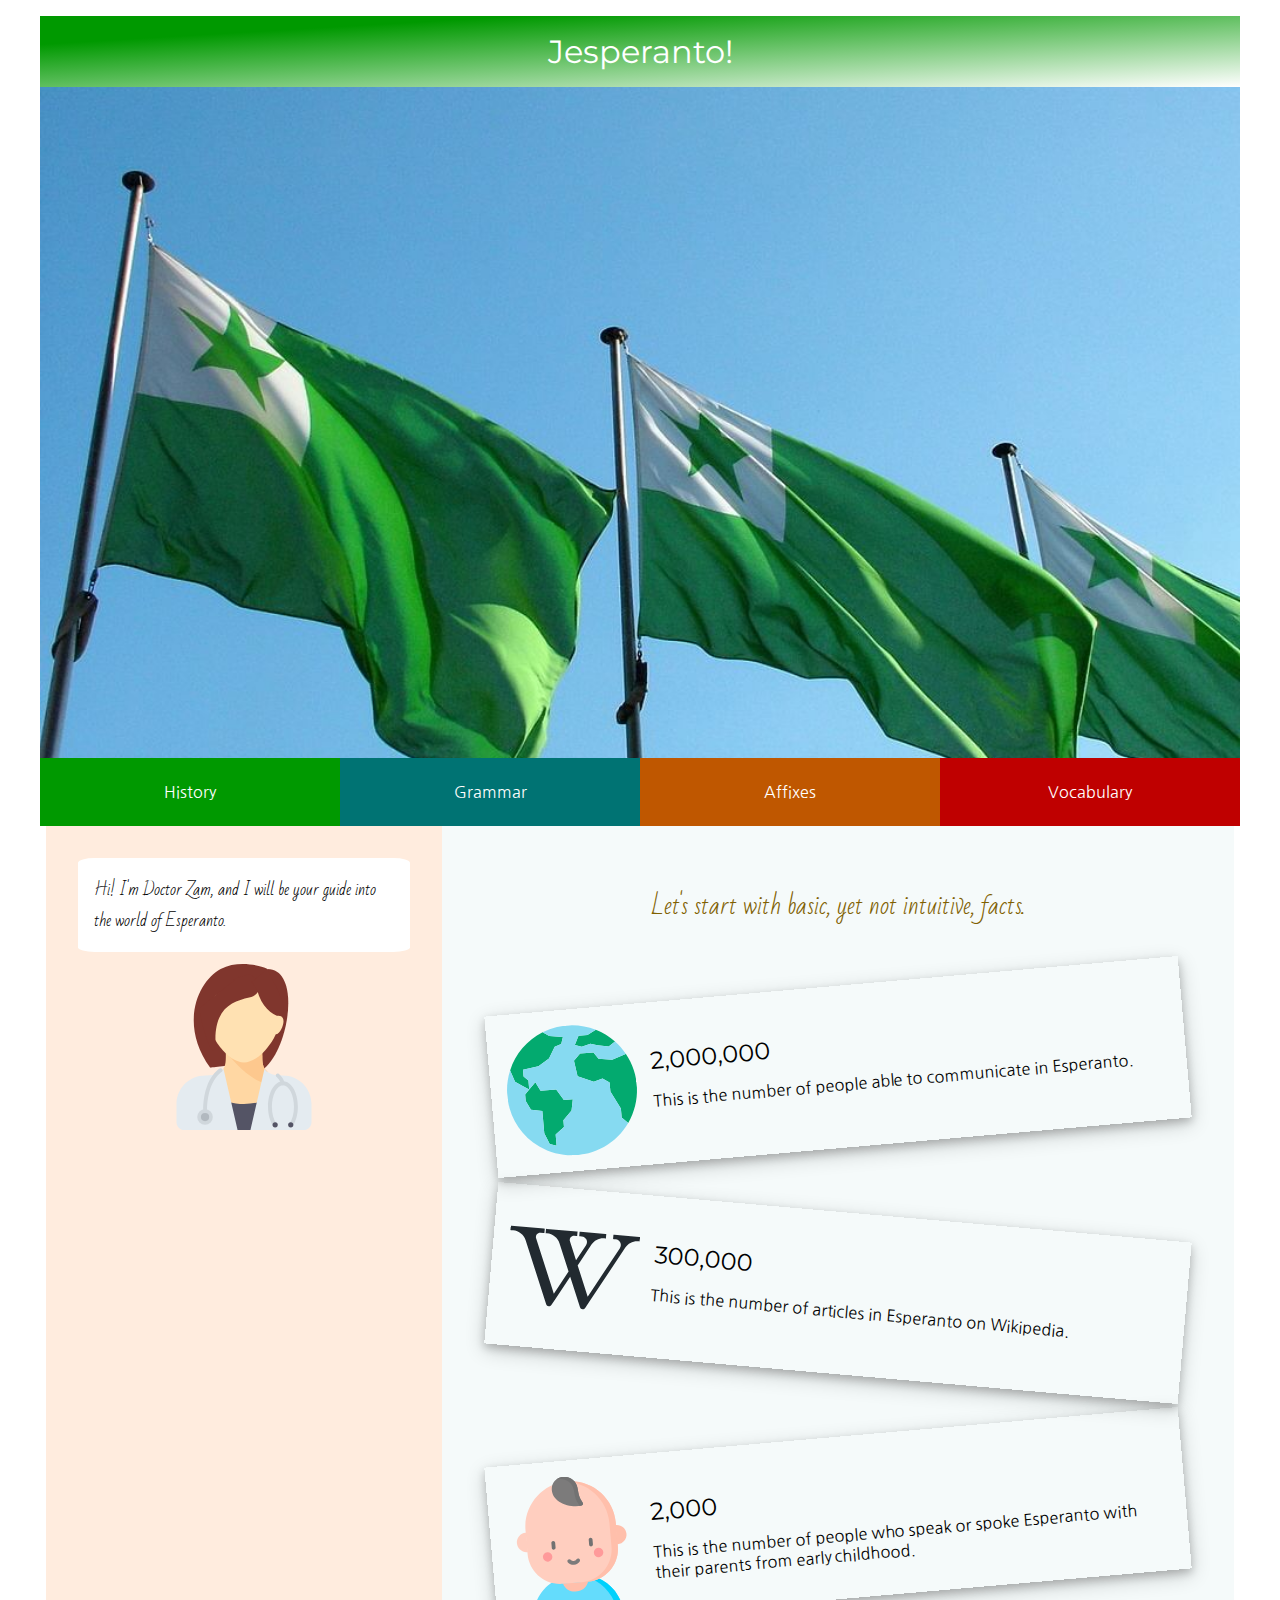
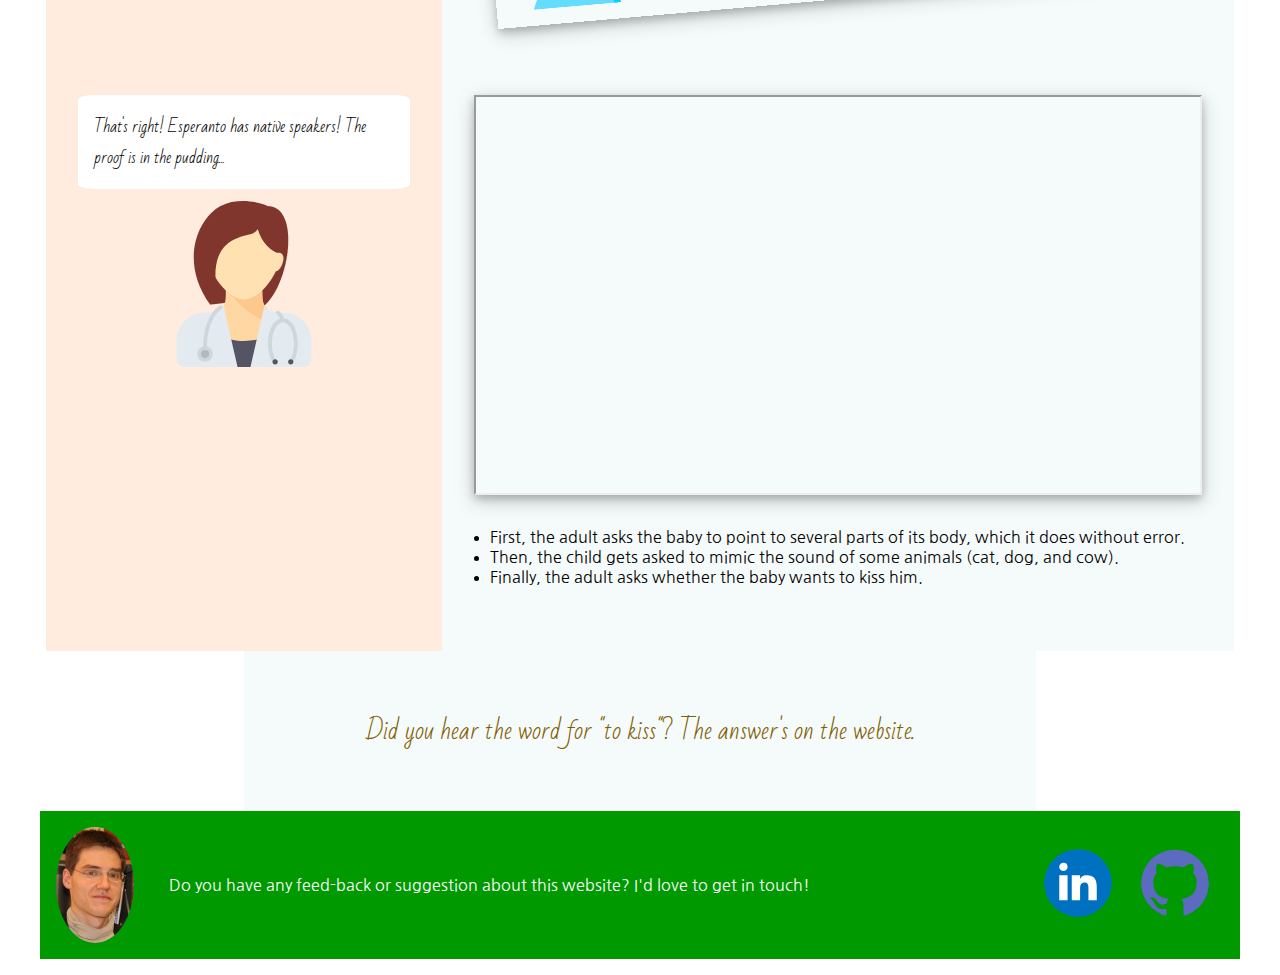
==== index.html @ 953e1eca "Fixed the footer and the link to index.html; added history.html." ====
<!DOCTYPE html>
<html lang="en">
<head>
    <meta charset="UTF-8">
    <meta name="viewport" content="width=device-width, initial-scale=1.0">
    <meta name="keywords" content="jesperanto, esperanto, introduction, basics, nutshell, 101, language,
                                   history, grammar, vocabulary, prefixes, suffixes, affixes, 
                                   alexis, van espen">
    <link href="styles/styles_desktop.css" rel="stylesheet" type="text/css">
    <link href="styles/styles_mobile.css" rel="stylesheet" type="text/css">
    
    <title>Jesperanto! Esperanto in a nutshell</title>
</head>
<body>
    <header>
            <img src="images/esperanto_flags_bluesky.jpg" 
                 alt="Esperanto flags in a blue sky background">

            <h1><a href="index.html">Jesperanto!</a></h1>
            
            <nav>
                <a href="history.html">History</a>
                <a href="grammar.html">Grammar</a>
                <a href="affixes.html">Affixes</a>
                <a href="vocabulary.html">Vocabulary</a>
            </nav>
    </header>

    <main>
        <section class="doctor-explains">

            <article class="doctor-zam">
                <p>Hi! I'm Doctor Zam, and I will be your guide into the world of Esperanto.</p>
            </article>

        </section>

        <section class="doctor-slides">

            <article class="message-zam">
                <p>Let's start with basic, yet not intuitive, facts.</p>
            </article>

            <article class="cards-deck-1">
                <div>
                    <img src="images/world.svg">
                    <h2>2,000,000</h2>
                    <p>This is the number of people able to communicate in Esperanto.</p>
                </div>

                <div>
                    <img src="images/wikipedia.svg">
                    <h2>300,000</h2>
                    <p>This is the number of articles in Esperanto on Wikipedia.</p>
                </div>

                <div>
                    <img src="images/baby.svg">
                    <h2>2,000</h2>
                    <p>This is the number of people who speak or spoke Esperanto with their parents from early childhood.</p>
                </div>
            </article>

        </section>

        <section class="doctor-explains">

            <article class="doctor-zam">
                <p>That's right! Esperanto has native speakers! The proof is in the pudding...</p>
            </article>

        </section>

        <section class="doctor-slides">

            <article class="card-video-iframe">
                <iframe src="https://www.youtube-nocookie.com/embed/l0ErKbLL5WQ" allow="encrypted-media">
                    <p>If your browser supported iframes, you'd be able to watch embedded videos!</p>
                </iframe>
                <div>
                    <ul>
                        <li>First, the adult asks the baby to point to several parts of its body, which it does without error.</li>
                        <li>Then, the child gets asked to mimic the sound of some animals (cat, dog, and cow).</li>
                        <li>Finally, the adult asks whether the baby wants to kiss him.</li>
                    </ul>
                </div>
            </article>
            
        </section>

        <section class="doctor-slides">
            <article>
                <p class="message-zam">
                    Did you hear the word for "to kiss"? The answer's on the website.
                </p>                
            </article>
        </section>

    </main>

    <footer>
        <img src="images/alexis_vanespen.png">
        <p>Do you have any feed-back or suggestion about this website? I'd love to get in touch!</p>
        <a href="https://www.linkedin.com/in/alexisvanespen/"><img src="images/linkedin.svg"></a>
        <a href="https://github.com/AlexisVanEspen"><img src="images/github.svg"></a>
    </footer>
</body>
</html>
---- styles/styles_desktop.css ----
/*  Jesperanto! Esperanto in a nutshell. 
    Author: Alexis Van Espen.

    –––––––––––-––– MAIN STYLE SHEET : desktop first –––––––––––––––
*/

/*  Google Fonts. */
@import url('https://fonts.googleapis.com/css2?family=Montserrat:wght@400;500;600&display=swap');
@import url('https://fonts.googleapis.com/css2?family=Nanum+Gothic:wght@400;700;800&display=swap');
@import url('https://fonts.googleapis.com/css2?family=Bad+Script&display=swap');

/*  My own :root variables. */
:root {
    --font-family-1: "Nanum Gothic", "Segoe UI", "Helvetica Neue", sans-serif;
    --font-family-2: "Montserrat", "Segoe UI", "Helvetica Neue", sans-serif;
    --font-family-3: "Bad Script", cursive;

    /*  Colour scheme. */
    --colour-01: #009900;
    --colour-02: #37c637;
    --colour-03: #09c109;
    --colour-04: #ffecde;
    --colour-05: #f5fafa;
    --colour-06: #d2ebeb;
    --colour-07: #007373;
    --colour-08: #bf5700;
    --colour-09: #bf0000;
    --colour-10: #7f6000;
    --colour-11: #005b00;
    --colour-12: #f2f2f2;
}

/*  Initialize attributes (namely to anticipate responsive layout). 
    Inspired by, then adapted from, Clarissa Peterson's Responsive Layout course on LinkedIn Learning (https://www.linkedin.com/learning/responsive-layout/). 
*/
html {
    box-sizing: border-box;
    min-height: 100vh;
}
img {
	max-width: 100%;
}
*, *:before, *:after {
	box-sizing: inherit;
    margin: 0;
    padding: 0;
    width: 100%;
}
body {
    font-family: var(--font-family-1);
    width: 1200px;
    margin: 1em auto;
}
h1, h2, h3, h4, h5, h6 {
    font-family: var(--font-family-2);
    font-weight: 400;
}
a {
    color: #fff;
    text-decoration: none;
    display: block;
    text-align: center;
}

/*  –––––––––––-––– HEADER ––––––––––––––– */
header {
    display: grid;
    grid-template-rows: 1fr 10fr 1fr;
    overflow: hidden;
    height: 90vh;
}

/*  –––––––––––-––– HEADER : banner ––––––––––––––– */
header img {
    grid-row: 1 / 4;
    grid-column: 1 / 2;
    animation: header-image 5s;
    animation-fill-mode: backwards; 
    z-index: -1;
}

@keyframes header-image {
    from {
        transform: scale(1.5);
    }
    to {
        transform: scale(1);
    }
}

/*  –––––––––––-––– HEADER : logo ––––––––––––––– */
header h1 {
    grid-row: 1 / 2;
    grid-column: 1 / 2;
    background: linear-gradient(to bottom right, var(--colour-01) 20%, #fff 100%);
    text-align: center;
    padding: 0.5em;
}

/*  –––––––––––-––– HEADER : navigation ––––––––––––––– */
header nav {
    grid-row: 3 / 4;
    grid-column: 1 / 2;
    display: flex;
    flex-flow: row nowrap;
    justify-content: space-between;
}
header nav a {
    padding: 1.5em 1em; 
}
header nav a:nth-child(4n) {
    background-color: var(--colour-09);
}
header nav a:nth-child(4n+1) {
    background-color: var(--colour-01);
}
header nav a:nth-child(4n+2) {
    background-color: var(--colour-07);
}
header nav a:nth-child(4n+3) {
    background-color: var(--colour-08);
}

/*  –––––––––––-––– MAIN ––––––––––––––– */
main {
    display: flex;
    flex-flow: row wrap;
    justify-content: center;
}

/*  –––––––––––-––– MAIN : doctor-explains ––––––––––––––– */
.doctor-explains {
    background-color: var(--colour-04);
    padding: 2em;
    width: 33%;
}

/*  –––––––––––-––– MAIN : doctor-slides ––––––––––––––– */
.doctor-slides {
    background-color: var(--colour-05);
    padding: 2em;
    width: 66%;
}
.doctor-slides > article {
}

/*  –––––––––––-––– FOOTER ––––––––––––––– */
footer {
    display: grid;
    grid-template-columns: 1fr 9fr 1fr 1fr;
    justify-content: center;
    align-items: center;
    background-color: var(--colour-01);
    color: #fff;
    padding: 1em;
}
footer p {
    padding: 1em;
}
footer img {
    border-radius: 50%;
    width: 80%;
}
footer a img {
    width: 70%;
}

/*  –––––––––––-––– doctor-zam ––––––––––––––– */
.doctor-zam {
    background: url('../images/doctor_zam.svg') no-repeat center bottom;
    background-size: 50%;
    height: 17em;
}
.doctor-zam p {
    font-family: var(--font-family-3);
    background-color: #fff;
    border-radius: 5%;
    padding: 1em;
}

/*  –––––––––––-––– message-zam ––––––––––––––– */
.message-zam {
    color: var(--colour-10);
    font-family: var(--font-family-3);
    text-align: center;
    font-size: 150%;
    padding: 1em;
}

/*  –––––––––––-––– cards-deck-1 ––––––––––––––– */
.cards-deck-1 {
    display: flex;
    flex-flow: row wrap;
    justify-content: center;
}
.cards-deck-1 > div {
    display: grid;
    grid-template-rows: repeat(2, 1fr);
    grid-template-columns: 1fr 4fr;
    grid-template-areas: 
        "picture    title"
        "picture    text"
        ;
    justify-content: space-between;
    align-items: center;
    grid-gap: 1em;
    /*  box-shadow definition taken from w3schools : 
        https://www.w3schools.com/css/tryit.asp?filename=trycss3_box-shadow5 */
    box-shadow: 0 4px 8px 0 rgba(0, 0, 0, 0.2), 0 6px 20px 0 rgba(0, 0, 0, 0.19);
    padding: 1em;
    margin: 2em 1em;
}
.cards-deck-1 > div img {
    grid-area: picture;
}
.cards-deck-1 > div h2 {
    grid-area: title;
    align-self: flex-end;
}
.cards-deck-1 > div p {
    grid-area: text;
    align-self: flex-start;
}
.cards-deck-1 > div:nth-child(odd) {
    transform: rotate(-5deg);
}
.cards-deck-1 > div:nth-child(even) {
    transform: rotate(5deg);
}

/*  –––––––––––-––– card-video-iframe ––––––––––––––– */
.card-video-iframe {
    display: flex;
    flex-flow: column wrap;
    justify-content: space-between;
}
.card-video-iframe iframe {
    /*  box-shadow definition taken from w3schools : 
    https://www.w3schools.com/css/tryit.asp?filename=trycss3_box-shadow5 */
    box-shadow: 0 4px 8px 0 rgba(0, 0, 0, 0.2), 0 6px 20px 0 rgba(0, 0, 0, 0.19);
    height: 25em;
}
.card-video-iframe div {
    padding: 2em 1em;
}
---- styles/styles_mobile.css ----
/*  Jesperanto! Esperanto in a nutshell. 
    Author: Alexis Van Espen.

    –––––––––––-––– RESPONSIVENESS : mobile –––––––––––––––
    Load styles_desktop.css first.
*/

@media screen and (max-width: 768px) {

}
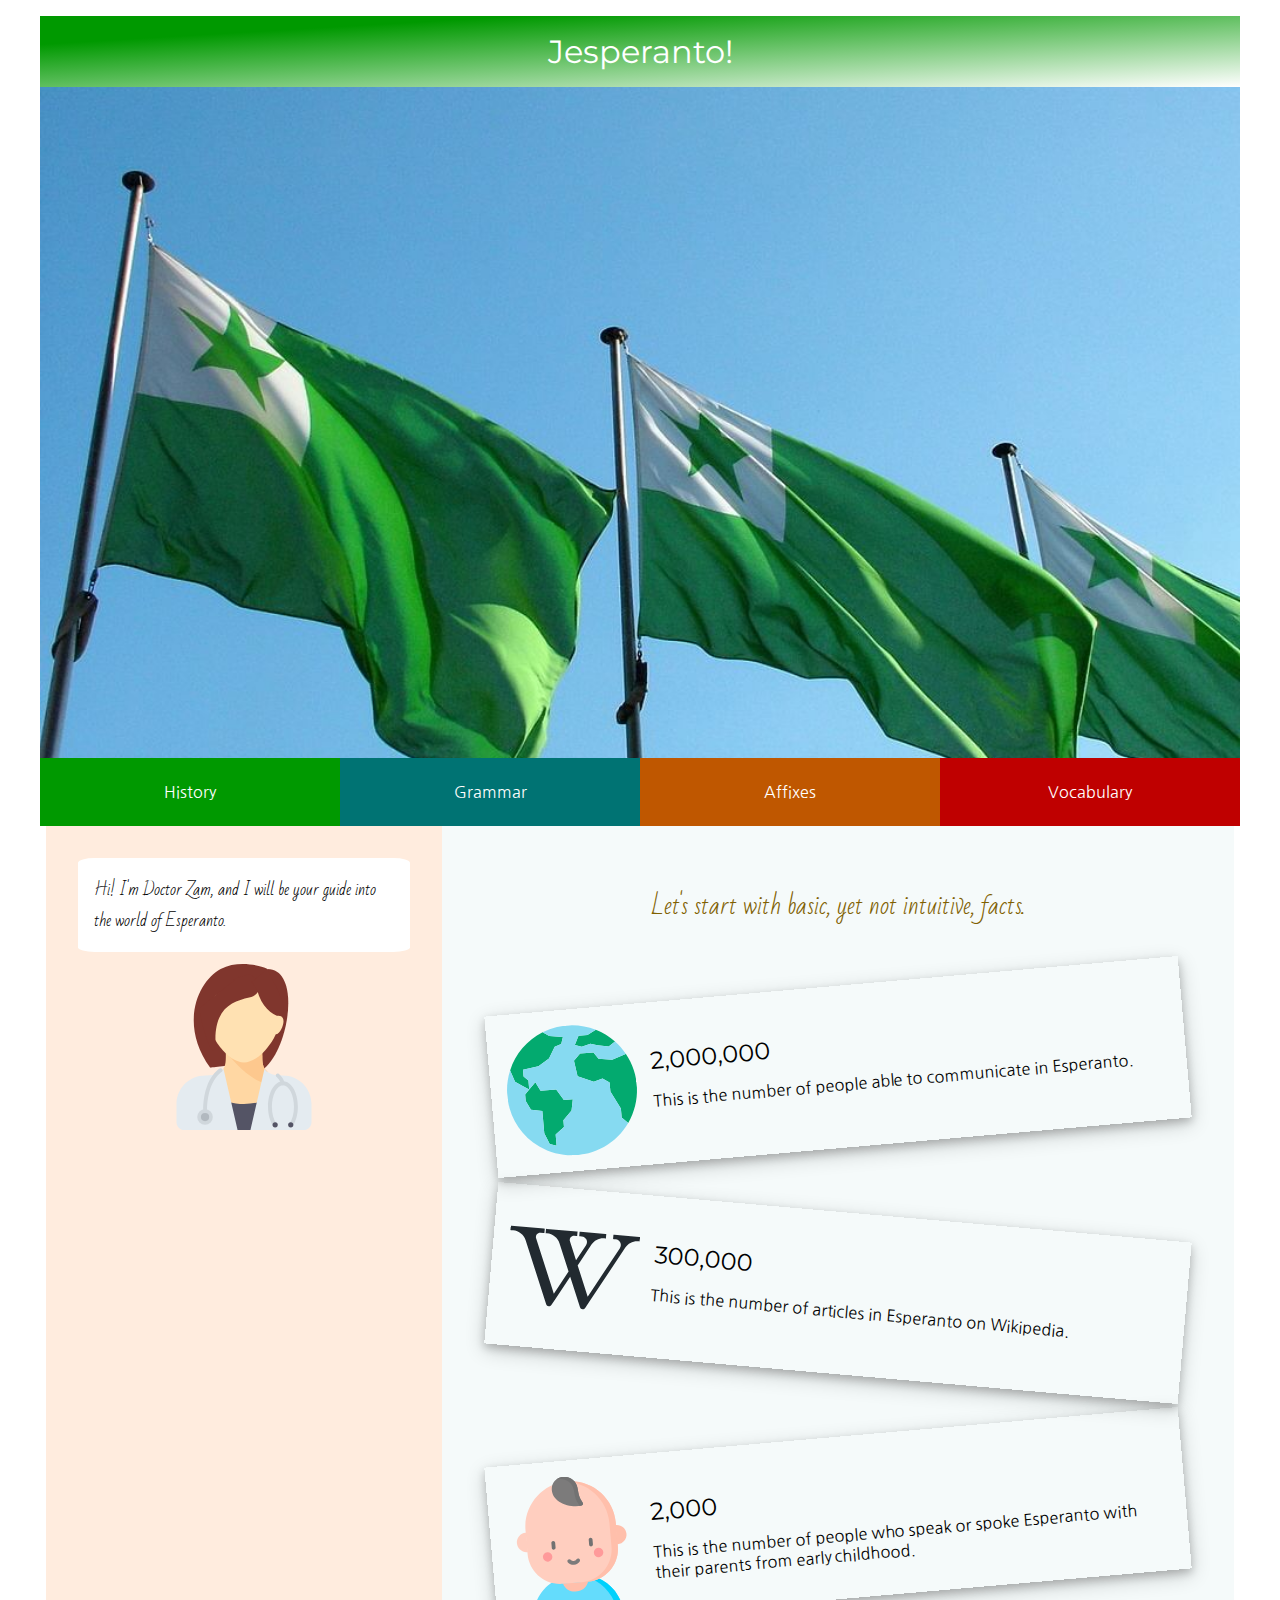
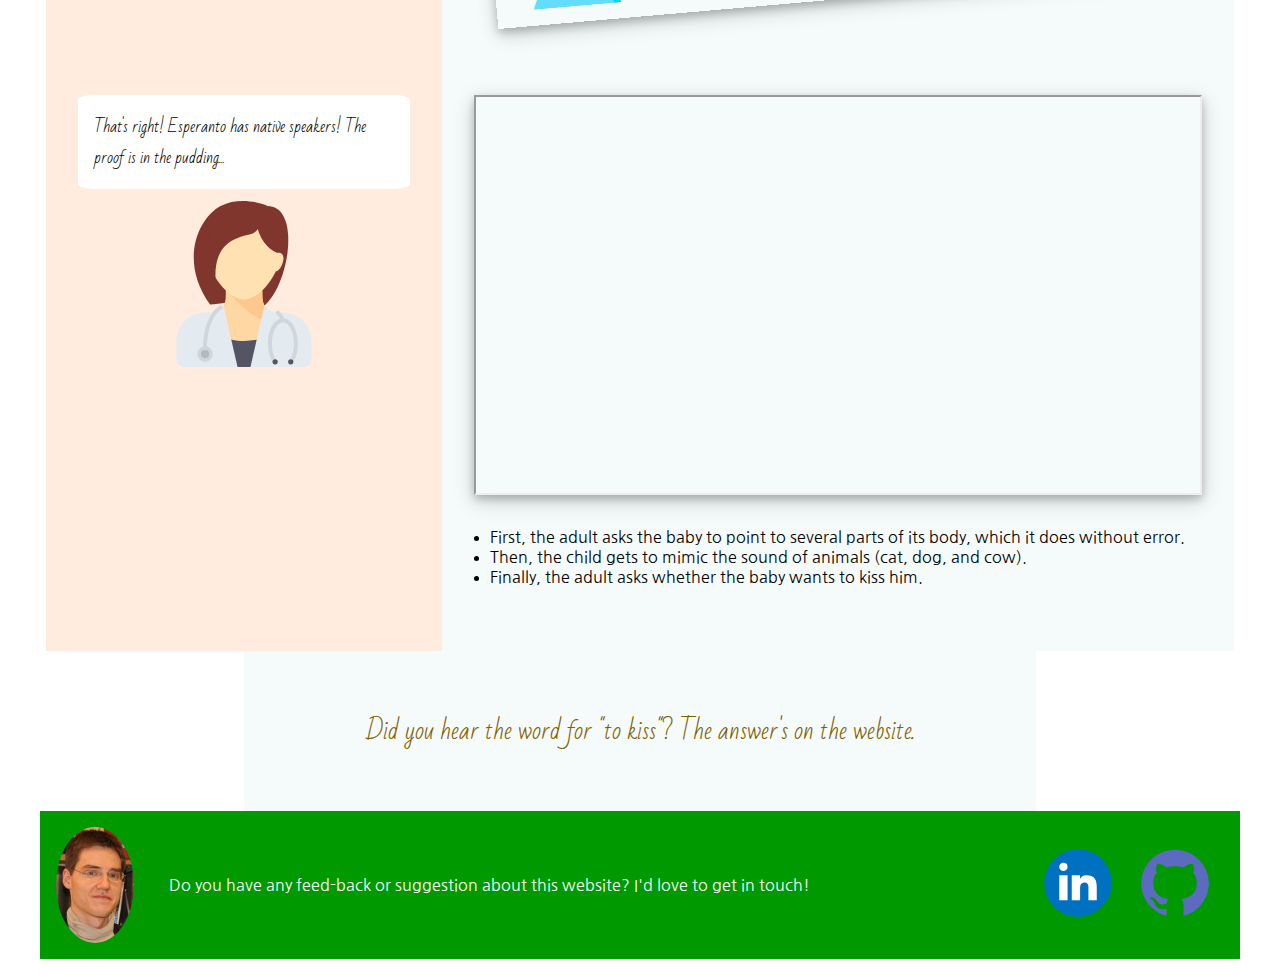
==== commit e861fcac: "Started the timeline of history.html." ====
--- a/index.html
+++ b/index.html
@@ -80,7 +80,7 @@
                 <div>
                     <ul>
                         <li>First, the adult asks the baby to point to several parts of its body, which it does without error.</li>
-                        <li>Then, the child gets asked to mimic the sound of some animals (cat, dog, and cow).</li>
+                        <li>Then, the child gets to mimic the sound of animals (cat, dog, and cow).</li>
                         <li>Finally, the adult asks whether the baby wants to kiss him.</li>
                     </ul>
                 </div>
--- a/styles/styles_desktop.css
+++ b/styles/styles_desktop.css
@@ -243,3 +243,22 @@
 .card-video-iframe div {
     padding: 2em 1em;
 }
+
+/*  –––––––––––-––– timeline ––––––––––––––– */
+.timeline {
+
+}
+.timeline > div {
+    border-radius: 0 50%;
+    padding: 2em;
+    border: 3px solid var(--colour-10);
+}
+.timeline > div:nth-of-type(odd) {
+    border-top: 0;
+    border-right: 0;
+}
+.timeline > div:nth-of-type(even) {
+    border-bottom: 0;
+    border-left: 0;
+
+}
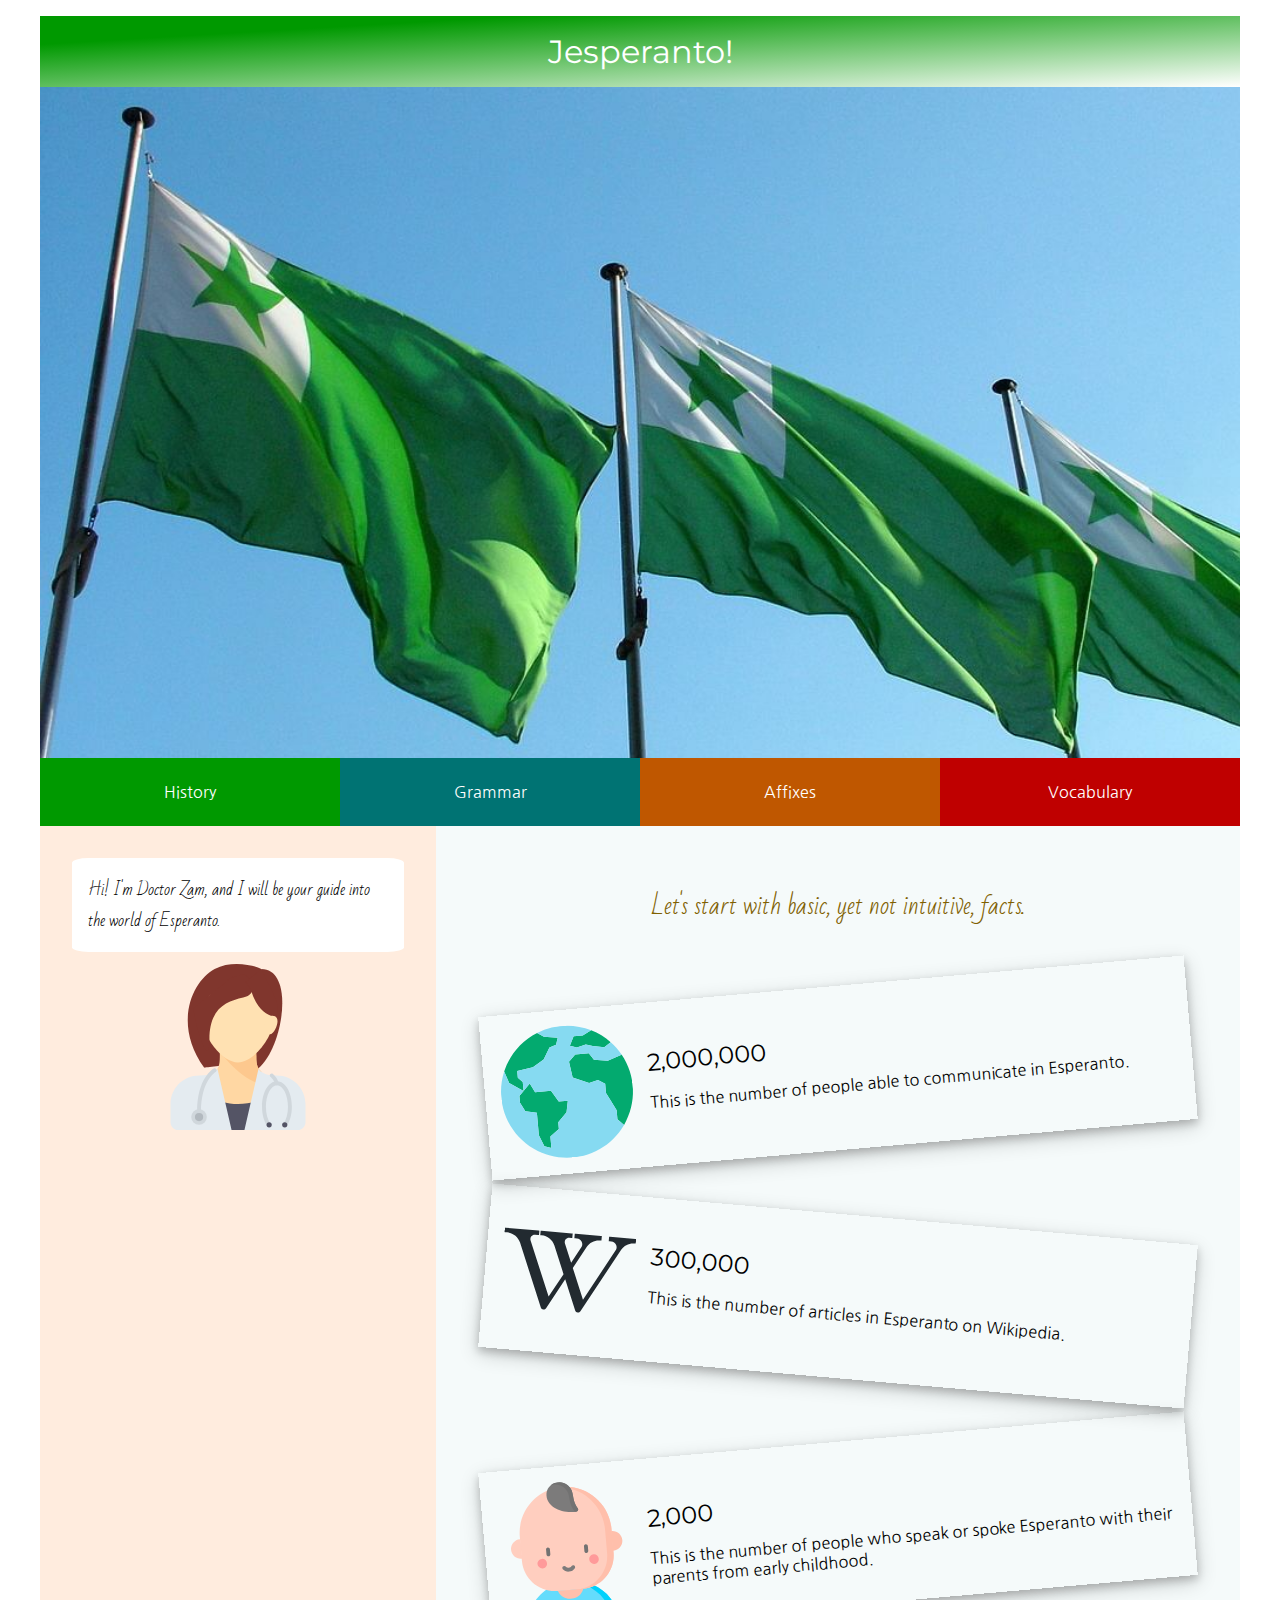
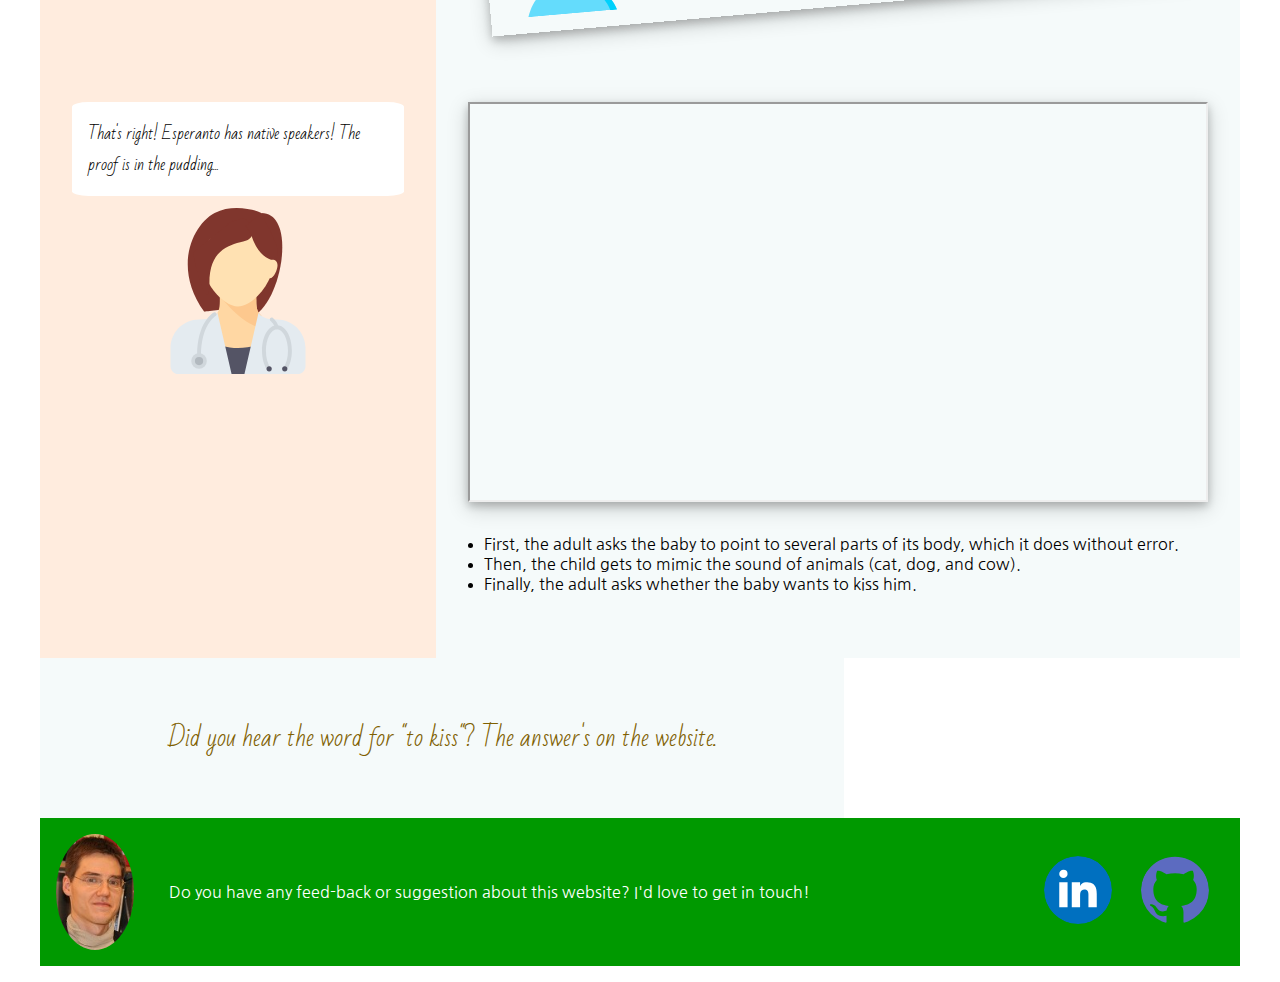
==== commit ed48e93a: "Created the outline of the timeline. Added new :root variables for gradients." ====
--- a/index.html
+++ b/index.html
@@ -12,7 +12,7 @@
     <title>Jesperanto! Esperanto in a nutshell</title>
 </head>
 <body>
-    <header>
+    <header id="homepage">
             <img src="images/esperanto_flags_bluesky.jpg" 
                  alt="Esperanto flags in a blue sky background">
 
--- a/styles/styles_desktop.css
+++ b/styles/styles_desktop.css
@@ -28,10 +28,13 @@
     --colour-10: #7f6000;
     --colour-11: #005b00;
     --colour-12: #f2f2f2;
-}
-
-/*  Initialize attributes (namely to anticipate responsive layout). 
-    Inspired by, then adapted from, Clarissa Peterson's Responsive Layout course on LinkedIn Learning (https://www.linkedin.com/learning/responsive-layout/). 
+
+    /*  Colour scheme : gradients (b means begin) */
+    --colour-10-grad-1b: rgba(127, 96, 0, 0.25);
+}
+
+/*  Initialize attributes. 
+    Adapted from Clarissa Peterson's Responsive Layout course on LinkedIn Learning. 
 */
 html {
     box-sizing: border-box;
@@ -65,8 +68,13 @@
 /*  –––––––––––-––– HEADER ––––––––––––––– */
 header {
     display: grid;
+    grid-template-rows: 1fr 6fr 1fr;
+    overflow: hidden;
+    height: 70vh;
+}
+header#homepage {
+    display: grid;
     grid-template-rows: 1fr 10fr 1fr;
-    overflow: hidden;
     height: 90vh;
 }
 
@@ -74,17 +82,20 @@
 header img {
     grid-row: 1 / 4;
     grid-column: 1 / 2;
+    z-index: -1;
+    transform: translateY(-4em);
+}
+header#homepage img {
     animation: header-image 5s;
     animation-fill-mode: backwards; 
-    z-index: -1;
-}
-
+}
 @keyframes header-image {
     from {
         transform: scale(1.5);
     }
     to {
         transform: scale(1);
+        transform: translateY(-4em);
     }
 }
 
@@ -121,11 +132,32 @@
     background-color: var(--colour-08);
 }
 
+/*  –––––––––––-––– FOOTER ––––––––––––––– */
+footer {
+    display: grid;
+    grid-template-columns: 1fr 9fr 1fr 1fr;
+    justify-content: center;
+    align-items: center;
+    background-color: var(--colour-01);
+    color: #fff;
+    padding: 1em;
+}
+footer p {
+    padding: 1em;
+}
+footer img {
+    border-radius: 50%;
+    width: 80%;
+}
+footer a img {
+    width: 70%;
+}
+
 /*  –––––––––––-––– MAIN ––––––––––––––– */
 main {
     display: flex;
     flex-flow: row wrap;
-    justify-content: center;
+    justify-content: space-between;
 }
 
 /*  –––––––––––-––– MAIN : doctor-explains ––––––––––––––– */
@@ -139,30 +171,7 @@
 .doctor-slides {
     background-color: var(--colour-05);
     padding: 2em;
-    width: 66%;
-}
-.doctor-slides > article {
-}
-
-/*  –––––––––––-––– FOOTER ––––––––––––––– */
-footer {
-    display: grid;
-    grid-template-columns: 1fr 9fr 1fr 1fr;
-    justify-content: center;
-    align-items: center;
-    background-color: var(--colour-01);
-    color: #fff;
-    padding: 1em;
-}
-footer p {
-    padding: 1em;
-}
-footer img {
-    border-radius: 50%;
-    width: 80%;
-}
-footer a img {
-    width: 70%;
+    width: 67%;
 }
 
 /*  –––––––––––-––– doctor-zam ––––––––––––––– */
@@ -249,16 +258,12 @@
 
 }
 .timeline > div {
-    border-radius: 0 50%;
+    min-height: 12em;
     padding: 2em;
-    border: 3px solid var(--colour-10);
 }
 .timeline > div:nth-of-type(odd) {
-    border-top: 0;
-    border-right: 0;
+    background: linear-gradient(to right, var(--colour-10-grad-1b), var(--colour-05));
 }
 .timeline > div:nth-of-type(even) {
-    border-bottom: 0;
-    border-left: 0;
-
-}
+    background: linear-gradient(to left, var(--colour-10-grad-1b), var(--colour-05));
+}
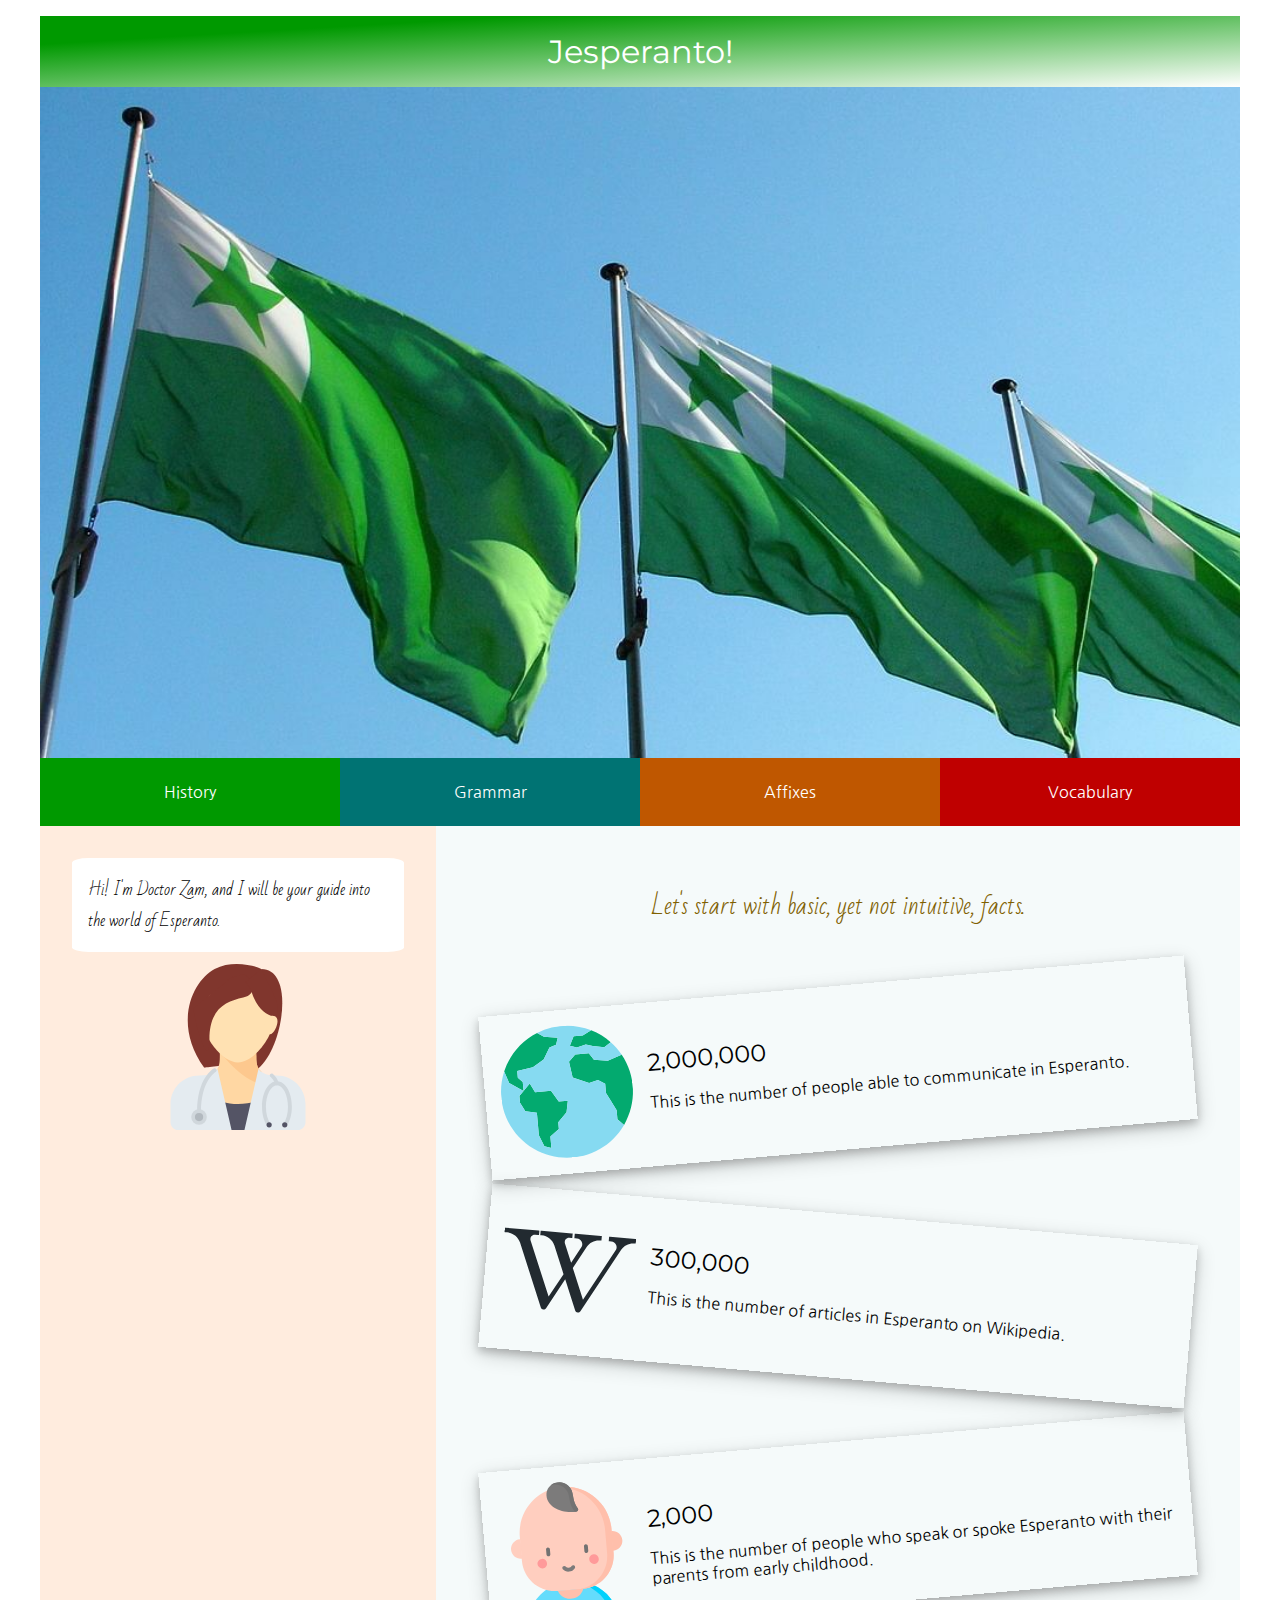
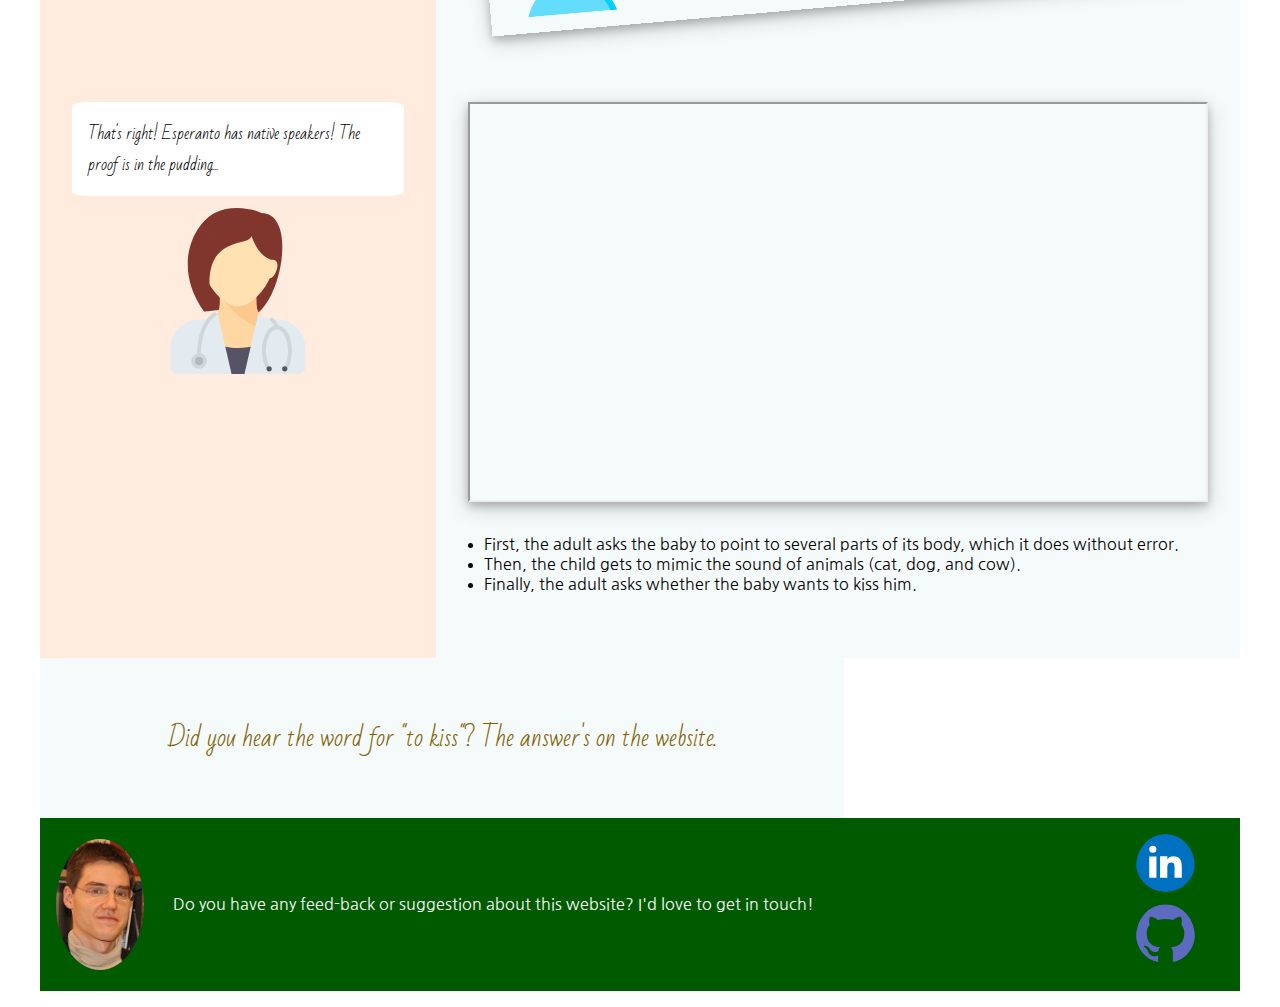
==== commit ea629bd3: "FIX: footer: alignment of social media icons." ====
--- a/index.html
+++ b/index.html
@@ -101,8 +101,11 @@
     <footer>
         <img src="images/alexis_vanespen.png">
         <p>Do you have any feed-back or suggestion about this website? I'd love to get in touch!</p>
-        <a href="https://www.linkedin.com/in/alexisvanespen/"><img src="images/linkedin.svg"></a>
-        <a href="https://github.com/AlexisVanEspen"><img src="images/github.svg"></a>
+        <div>
+            <a href="https://www.linkedin.com/in/alexisvanespen/"><img src="images/linkedin.svg"></a>
+            <a href="https://github.com/AlexisVanEspen"><img src="images/github.svg"></a>
+        </div>
     </footer>
+
 </body>
 </html>--- a/styles/styles_desktop.css
+++ b/styles/styles_desktop.css
@@ -115,9 +115,10 @@
     display: flex;
     flex-flow: row nowrap;
     justify-content: space-between;
+    align-items: flex-end;
 }
 header nav a {
-    padding: 1.5em 1em; 
+    padding: 1.5em 1em;
 }
 header nav a:nth-child(4n) {
     background-color: var(--colour-09);
@@ -135,22 +136,24 @@
 /*  –––––––––––-––– FOOTER ––––––––––––––– */
 footer {
     display: grid;
-    grid-template-columns: 1fr 9fr 1fr 1fr;
-    justify-content: center;
+    grid-template-columns: 1fr 8fr 1fr;
+    justify-content: space-between;
     align-items: center;
-    background-color: var(--colour-01);
+    background-color: var(--colour-11);
     color: #fff;
-    padding: 1em;
-}
-footer p {
     padding: 1em;
 }
 footer img {
     border-radius: 50%;
-    width: 80%;
-}
-footer a img {
-    width: 70%;
+    width: 75%;
+}
+footer div {
+    display: flex;
+    flex-flow: row wrap;
+}
+footer div img {
+    padding-bottom: 0.5em;
+    width: 50%;
 }
 
 /*  –––––––––––-––– MAIN ––––––––––––––– */
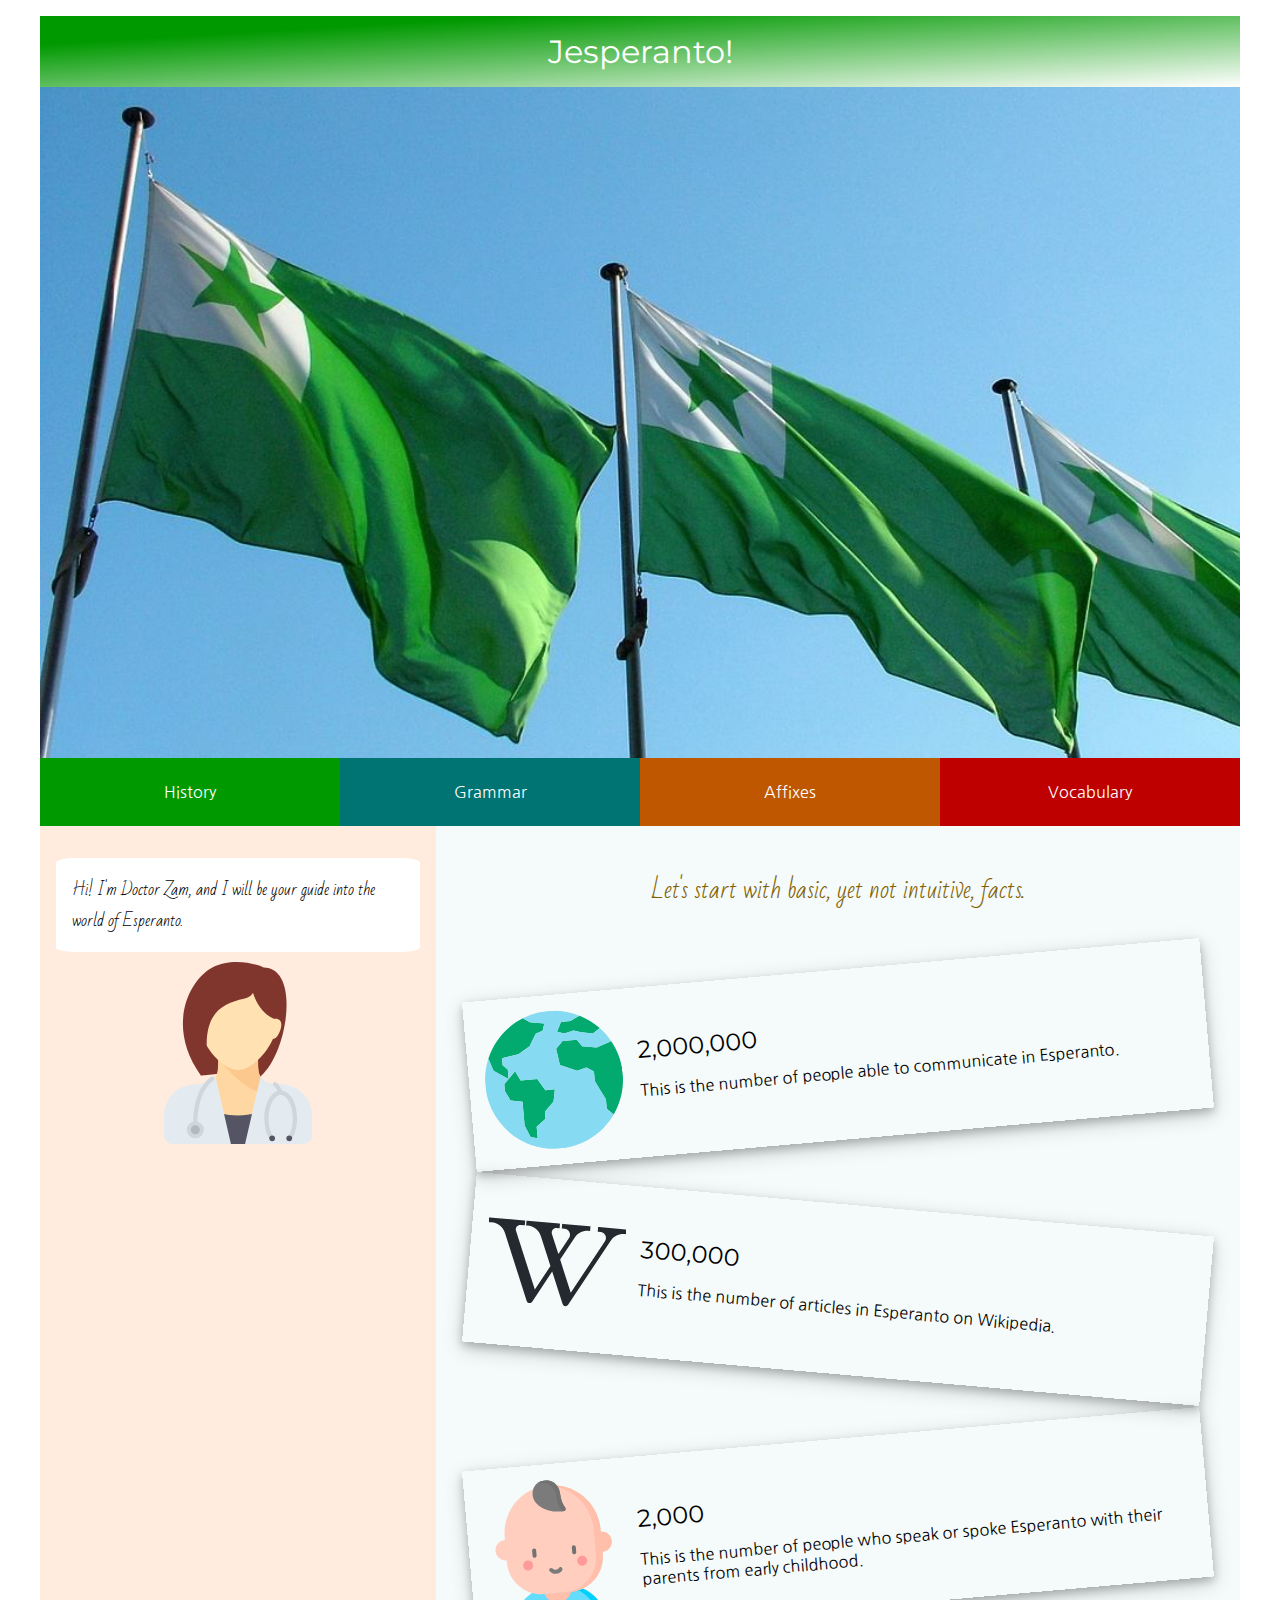
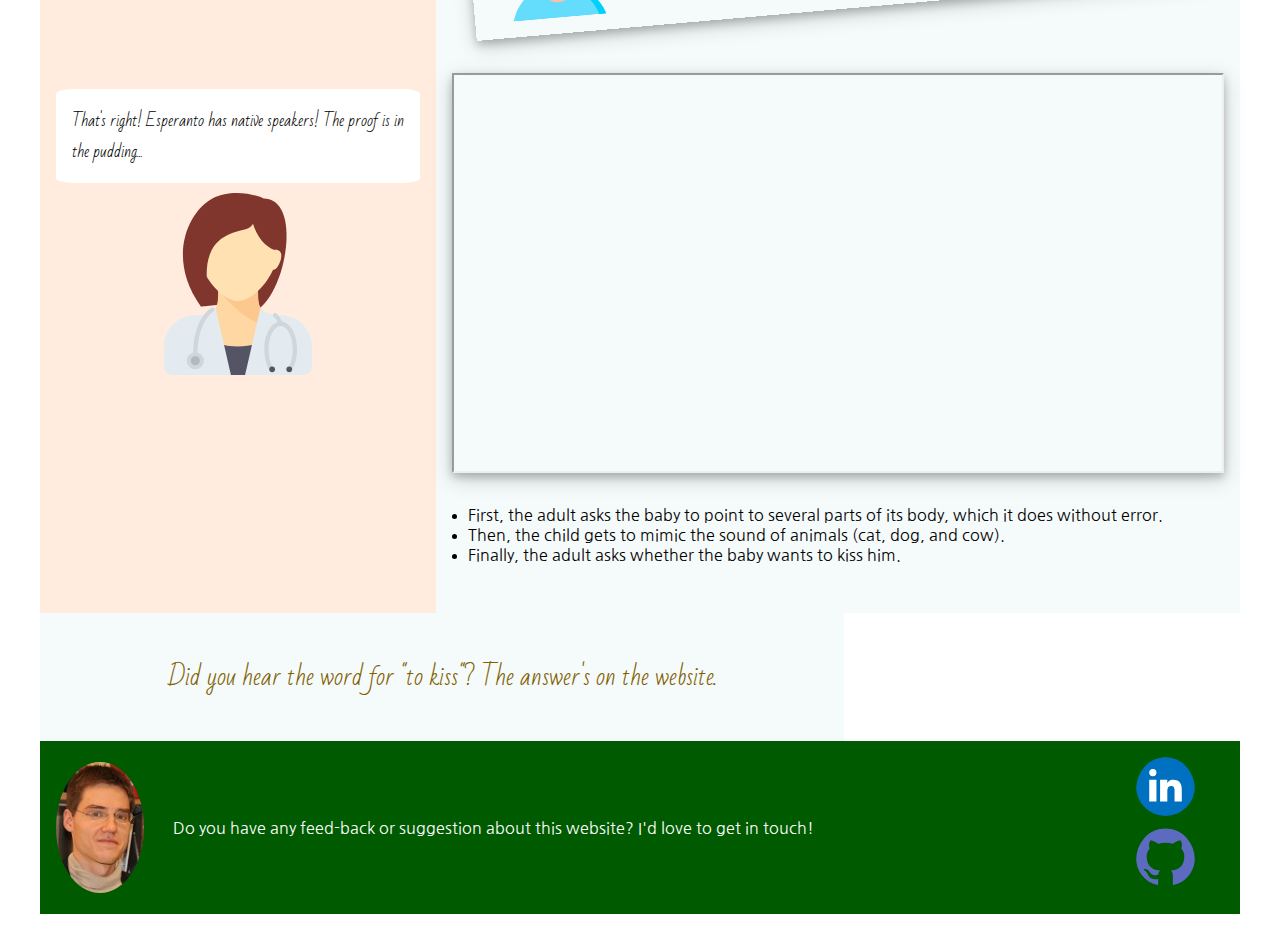
==== commit a05af559: "FIX: doctor-zam background-image works now independently of how many lines she speaks." ====
--- a/index.html
+++ b/index.html
@@ -30,7 +30,10 @@
         <section class="doctor-explains">
 
             <article class="doctor-zam">
-                <p>Hi! I'm Doctor Zam, and I will be your guide into the world of Esperanto.</p>
+                <div class="speech-zam">
+                    <p>Hi! I'm Doctor Zam, and I will be your guide into the world of Esperanto.</p>
+                </div>
+                <div class="picture-zam"></div>
             </article>
 
         </section>
@@ -66,7 +69,10 @@
         <section class="doctor-explains">
 
             <article class="doctor-zam">
-                <p>That's right! Esperanto has native speakers! The proof is in the pudding...</p>
+                <div class="speech-zam">
+                    <p>That's right! Esperanto has native speakers! The proof is in the pudding...</p>
+                </div>
+                <div class="picture-zam"></div>
             </article>
 
         </section>
--- a/styles/styles_desktop.css
+++ b/styles/styles_desktop.css
@@ -166,28 +166,33 @@
 /*  –––––––––––-––– MAIN : doctor-explains ––––––––––––––– */
 .doctor-explains {
     background-color: var(--colour-04);
-    padding: 2em;
+    padding: 1em;
     width: 33%;
 }
 
 /*  –––––––––––-––– MAIN : doctor-slides ––––––––––––––– */
 .doctor-slides {
     background-color: var(--colour-05);
-    padding: 2em;
+    padding: 1em;
     width: 67%;
 }
 
 /*  –––––––––––-––– doctor-zam ––––––––––––––– */
 .doctor-zam {
-    background: url('../images/doctor_zam.svg') no-repeat center bottom;
-    background-size: 50%;
-    height: 17em;
-}
-.doctor-zam p {
+    display: flex;
+    flex-flow: column nowrap;
+    padding: 1em 0;
+}
+.doctor-zam .speech-zam {
     font-family: var(--font-family-3);
     background-color: #fff;
     border-radius: 5%;
     padding: 1em;
+}
+.doctor-zam .picture-zam {
+    background: url('../images/doctor_zam.svg') no-repeat center bottom;
+    background-size: 50%;
+    height: 12em;
 }
 
 /*  –––––––––––-––– message-zam ––––––––––––––– */
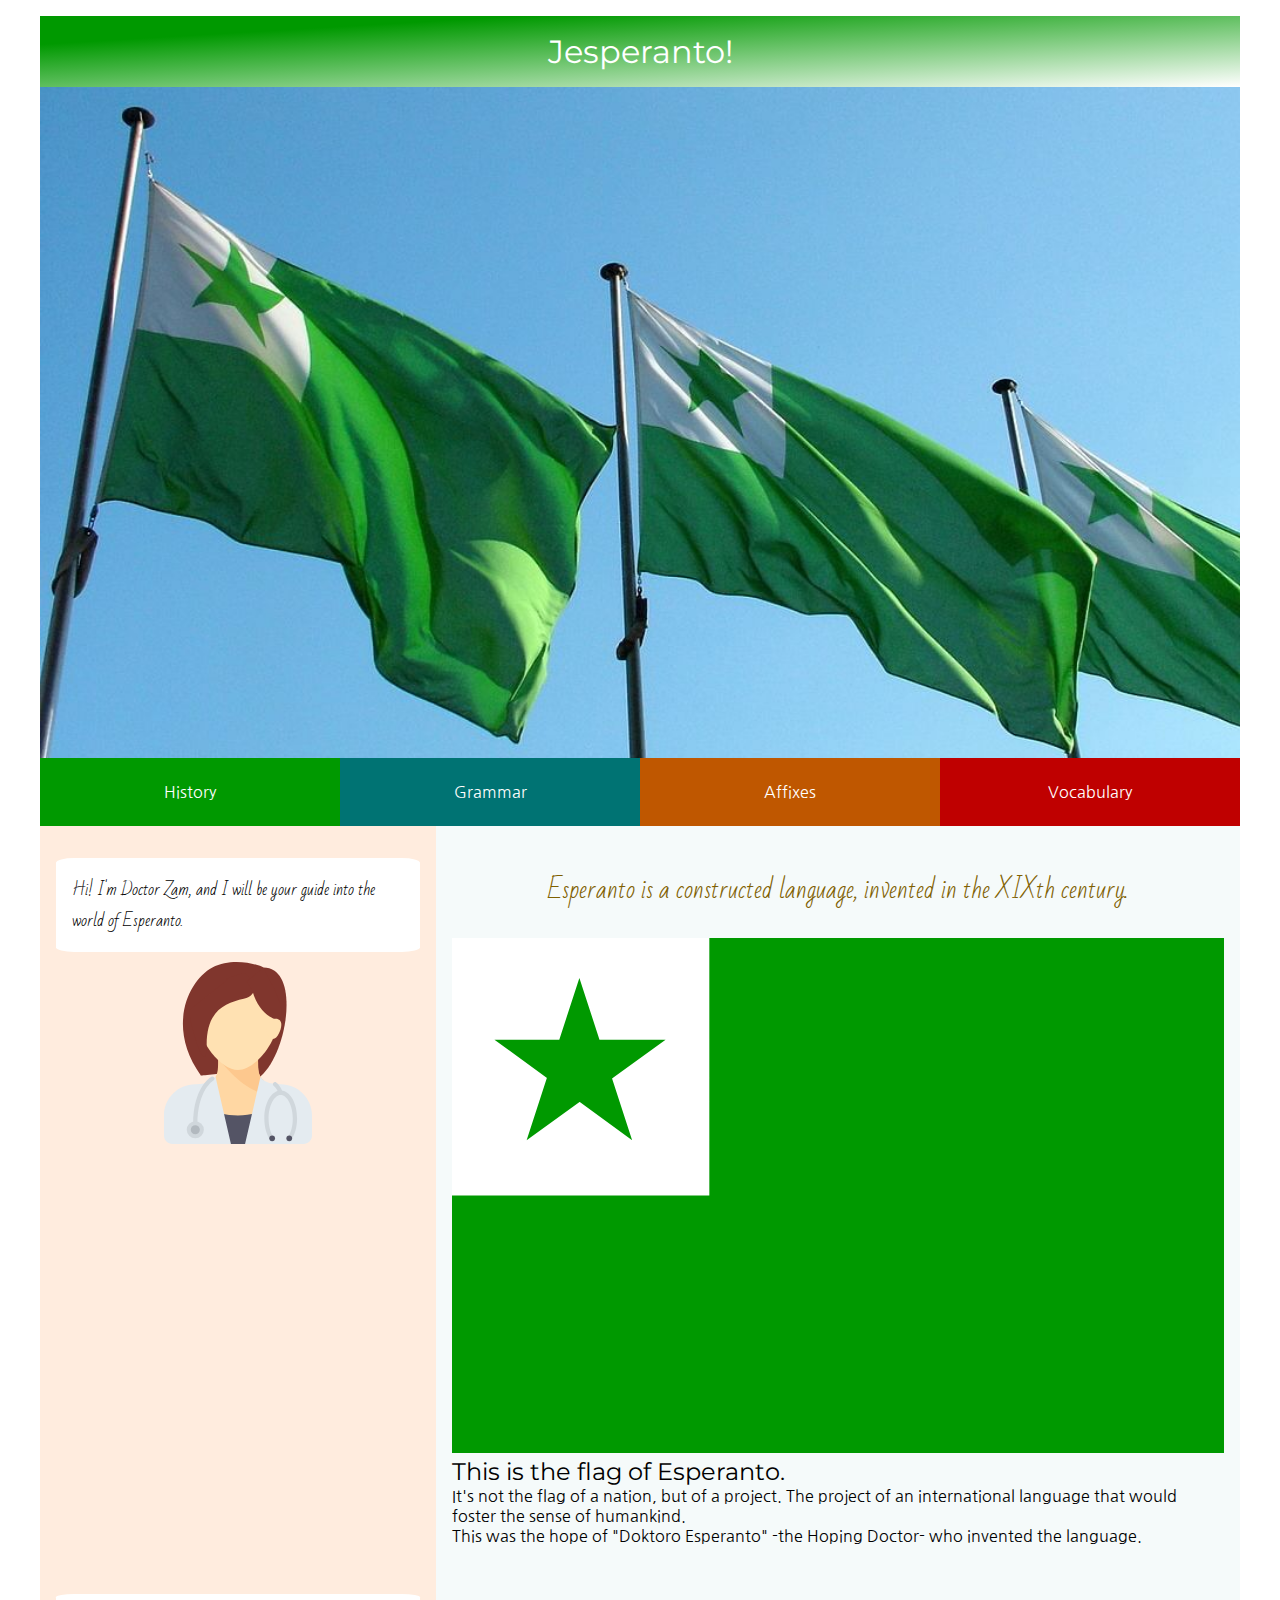
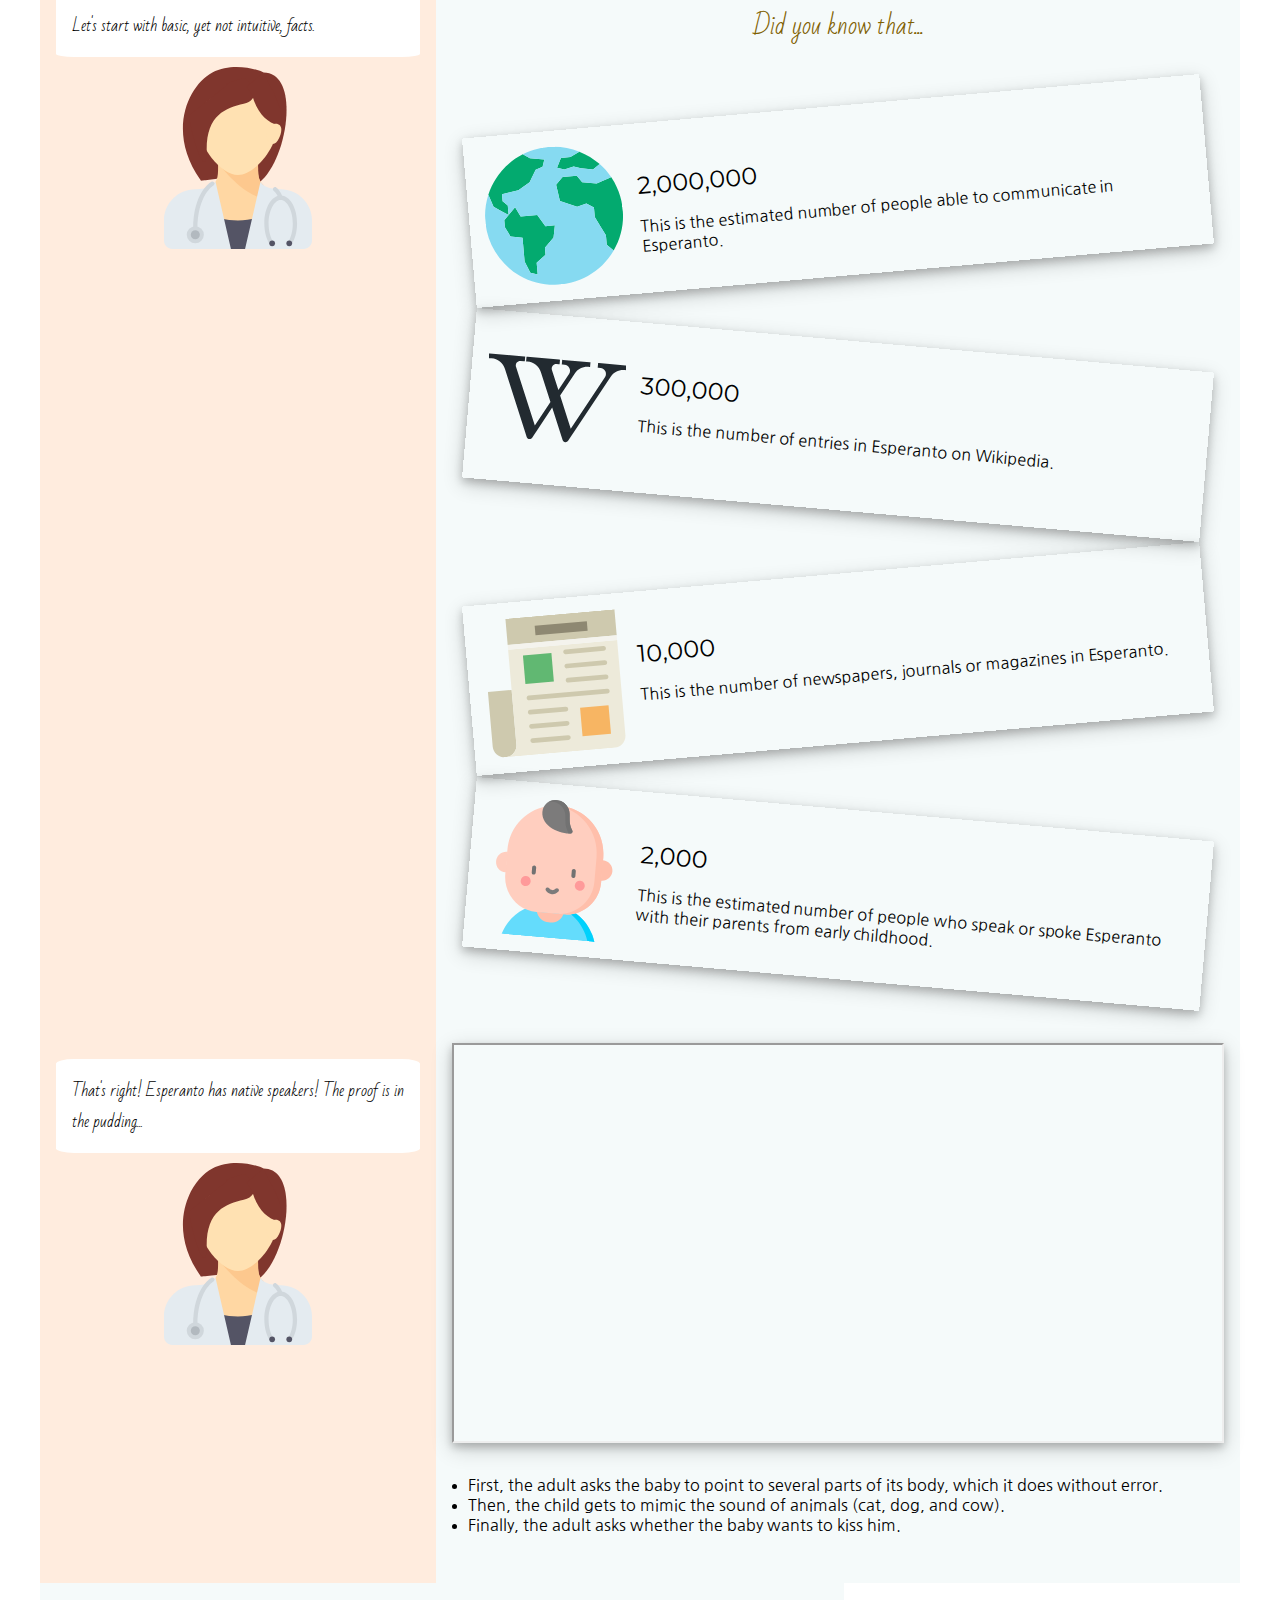
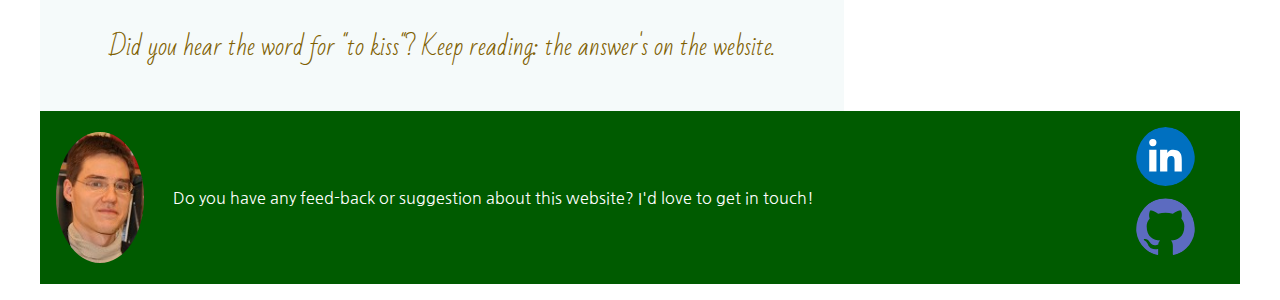
==== commit 105ba11a: "Added a section with the Esperanto flag on index.html." ====
--- a/index.html
+++ b/index.html
@@ -27,6 +27,7 @@
     </header>
 
     <main>
+
         <section class="doctor-explains">
 
             <article class="doctor-zam">
@@ -41,26 +42,63 @@
         <section class="doctor-slides">
 
             <article class="message-zam">
-                <p>Let's start with basic, yet not intuitive, facts.</p>
+                <p>Esperanto is a constructed language, invented in the XIXth century.</p>
+            </article>
+
+            <article class="figure">
+                <figure>
+                    <img src="images/esperanto_flag.svg">
+                    <figcaption>
+                        <h2>This is the flag of Esperanto.</h2>
+                        <p>It's not the flag of a nation, but of a project. 
+                           The project of an international language that would foster the sense of humankind.</p>
+                        <p>This was the hope of "Doktoro Esperanto" -the Hoping Doctor- who invented the language.</p> 
+                    </figcaption>
+                </figure>
+            </article>
+
+        </section>
+
+        <section class="doctor-explains">
+
+            <article class="doctor-zam">
+                <div class="speech-zam">
+                    <p>Let's start with basic, yet not intuitive, facts.</p>
+                </div>
+                <div class="picture-zam"></div>
+            </article>
+
+        </section>
+
+        <section class="doctor-slides">
+
+            <article class="message-zam">
+                <p>Did you know that...</p>
             </article>
 
             <article class="cards-deck-1">
                 <div>
                     <img src="images/world.svg">
                     <h2>2,000,000</h2>
-                    <p>This is the number of people able to communicate in Esperanto.</p>
+                    <p>This is the estimated number of people able to communicate in Esperanto.</p>
                 </div>
 
                 <div>
                     <img src="images/wikipedia.svg">
                     <h2>300,000</h2>
-                    <p>This is the number of articles in Esperanto on Wikipedia.</p>
+                    <p>This is the number of entries in Esperanto on Wikipedia.</p>
+                </div>
+
+                <div>
+                    <img src="images/newspaper.svg">
+                    <h2>10,000</h2>
+                    <p>This is the number of newspapers, journals or magazines in Esperanto.</p>
                 </div>
 
                 <div>
                     <img src="images/baby.svg">
                     <h2>2,000</h2>
-                    <p>This is the number of people who speak or spoke Esperanto with their parents from early childhood.</p>
+                    <p>This is the estimated number of people who speak or spoke Esperanto with their parents from early childhood.</p>
                 </div>
             </article>
 
@@ -97,7 +135,7 @@
         <section class="doctor-slides">
             <article>
                 <p class="message-zam">
-                    Did you hear the word for "to kiss"? The answer's on the website.
+                    Did you hear the word for "to kiss"? Keep reading: the answer's on the website.
                 </p>                
             </article>
         </section>
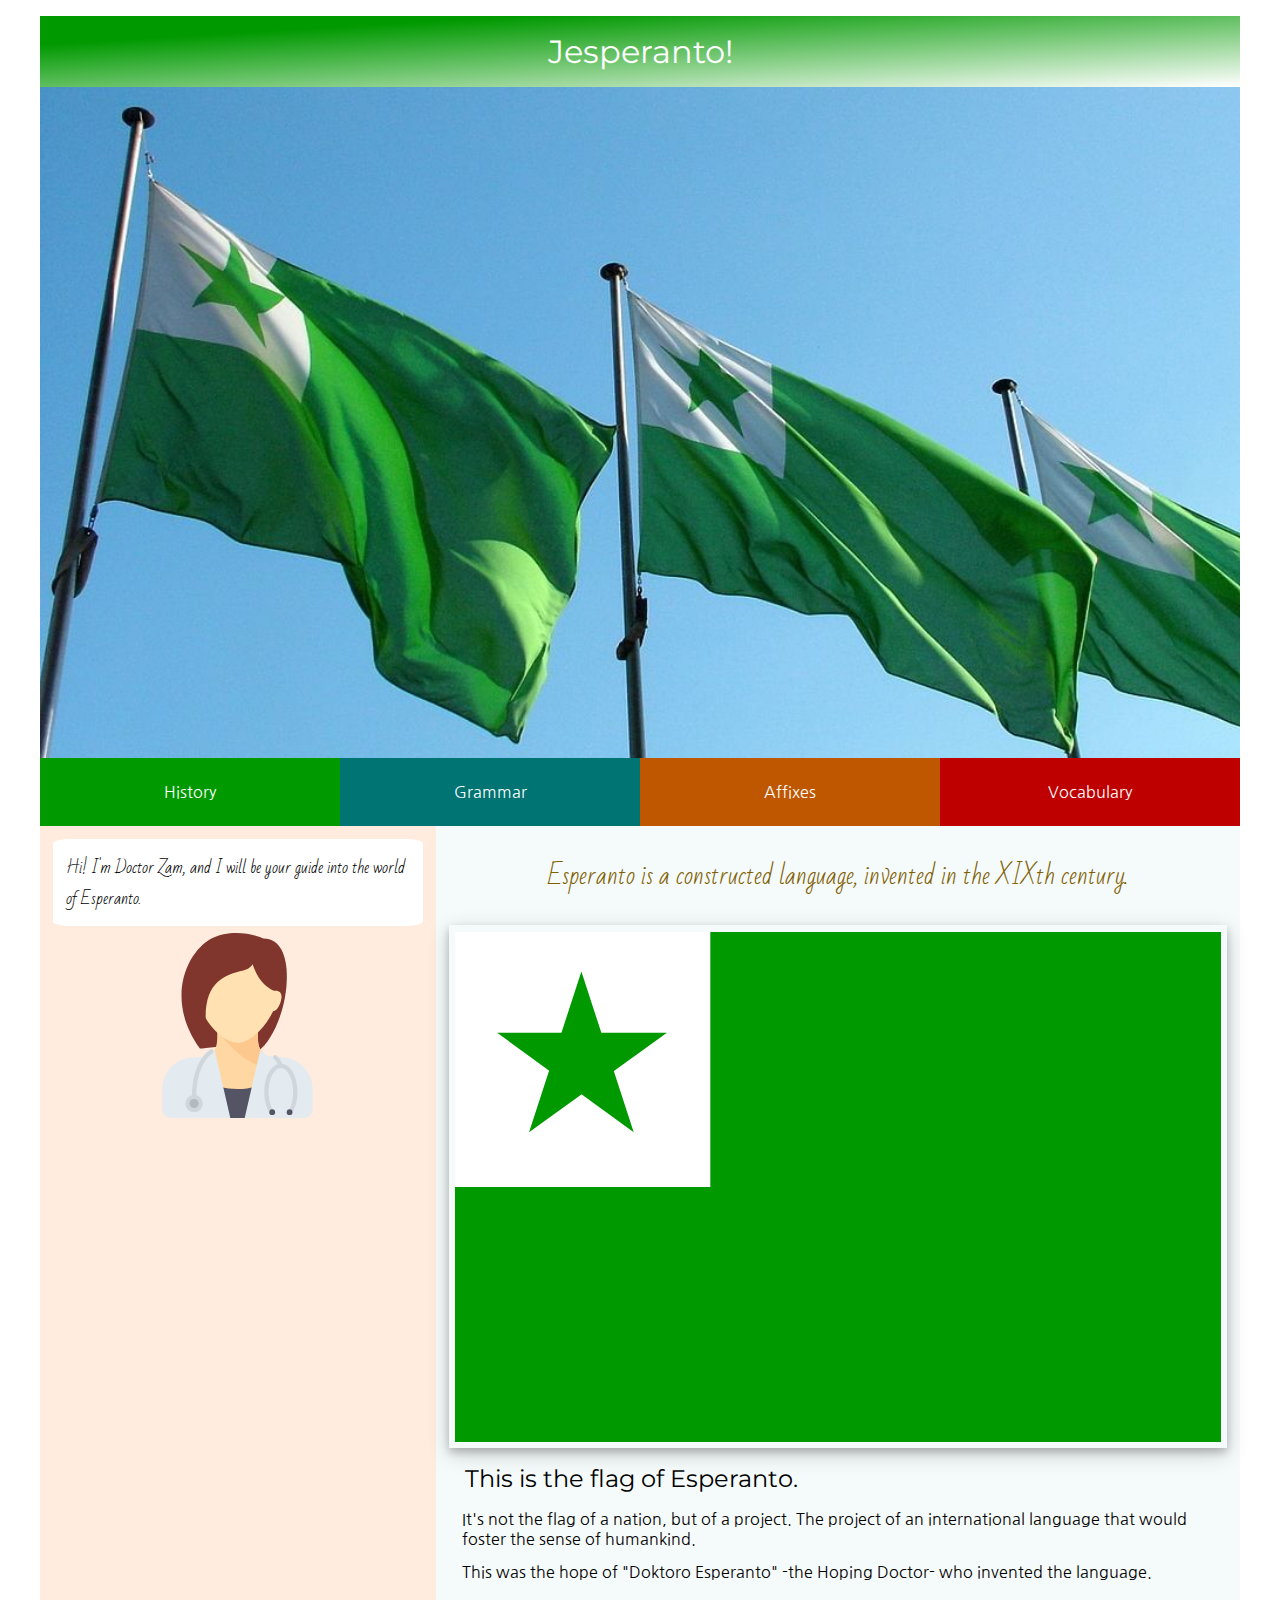
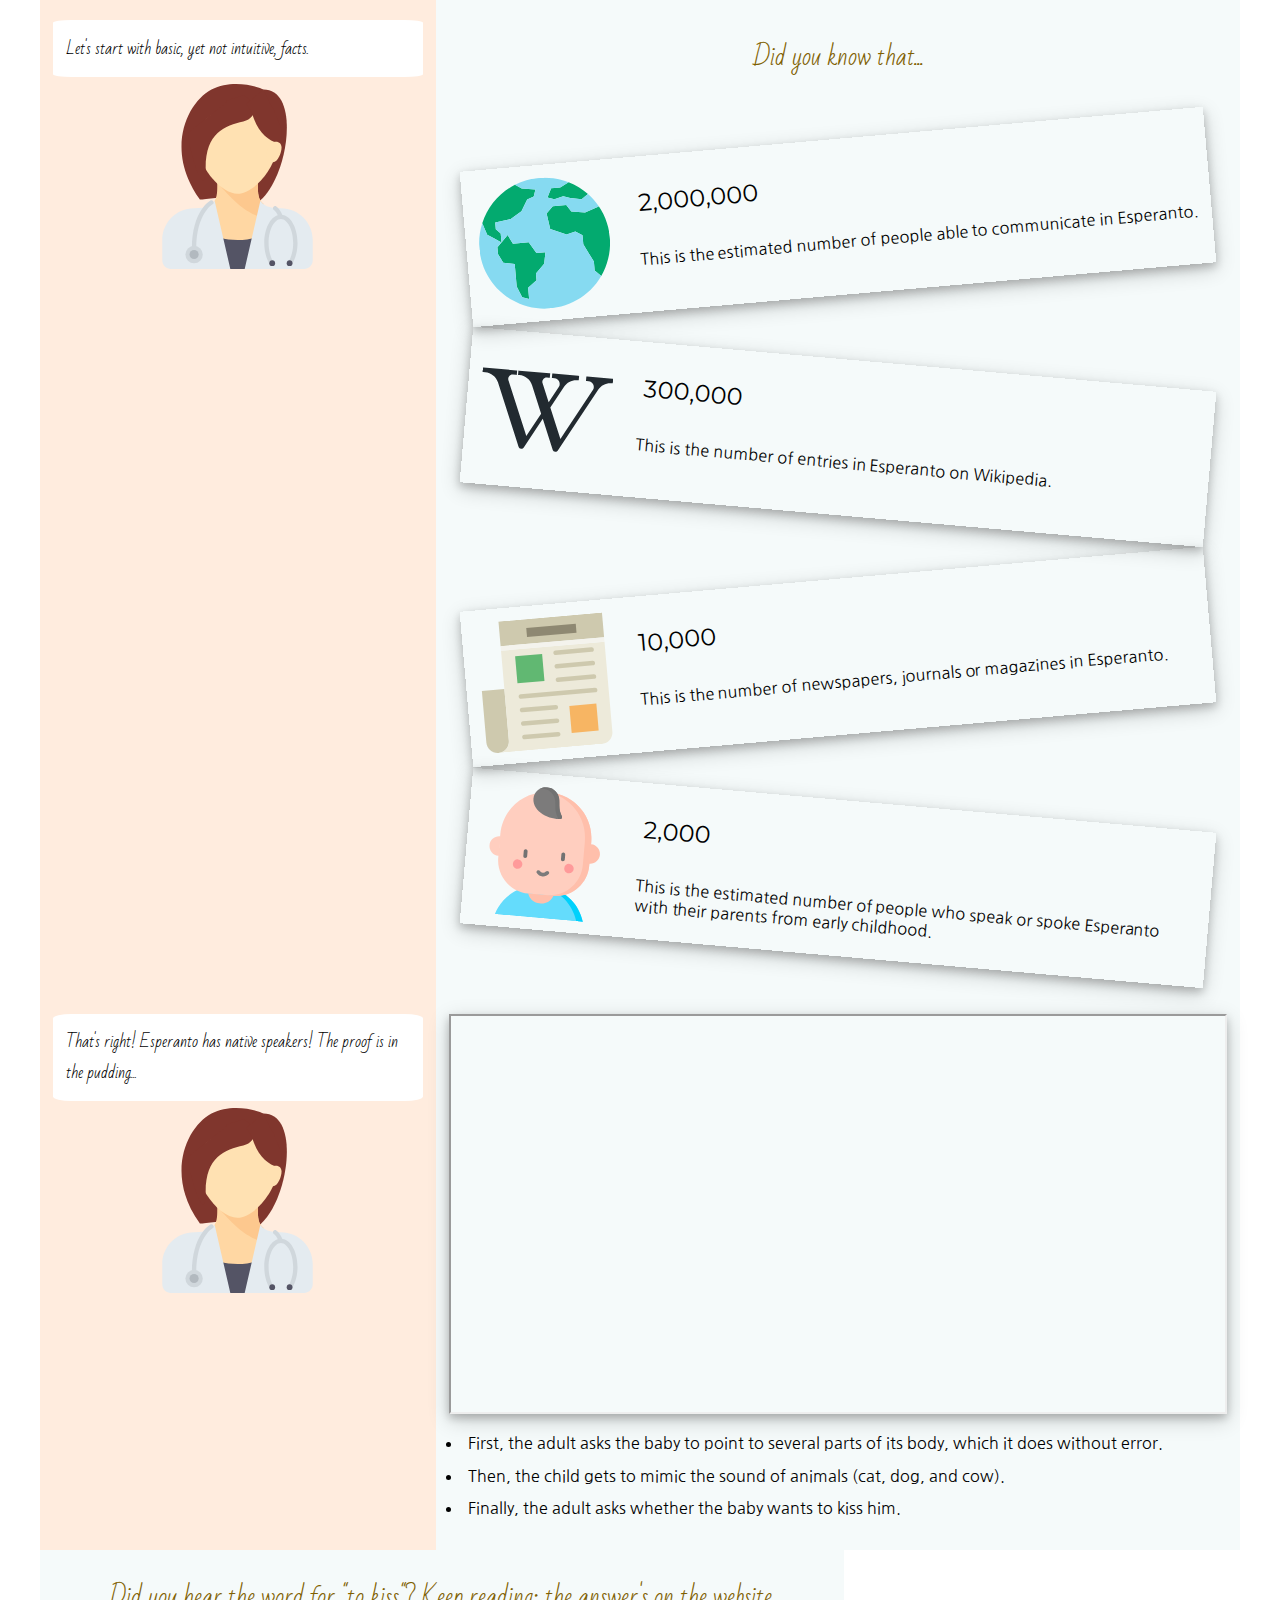
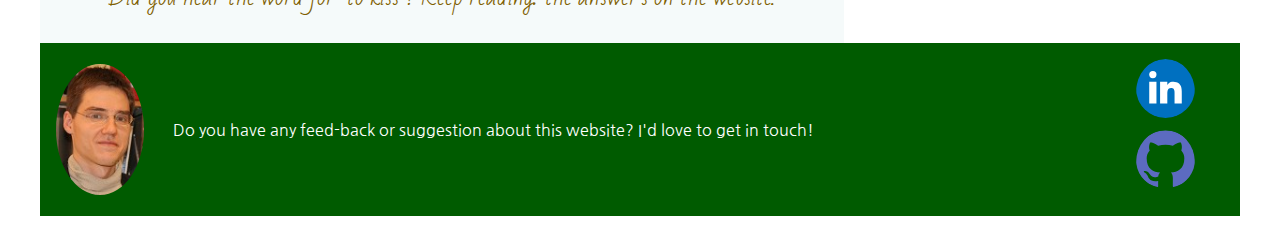
==== commit 921adb03: "Organized the styles, factoring when possible." ====
--- a/index.html
+++ b/index.html
@@ -27,6 +27,7 @@
     </header>
 
     <main>
+    <!-- The main is organized in sections, structured with articles. -->
 
         <section class="doctor-explains">
 
@@ -46,16 +47,14 @@
             </article>
 
             <article class="figure">
-                <figure>
-                    <img src="images/esperanto_flag.svg">
-                    <figcaption>
-                        <h2>This is the flag of Esperanto.</h2>
-                        <p>It's not the flag of a nation, but of a project. 
-                           The project of an international language that would foster the sense of humankind.</p>
-                        <p>This was the hope of "Doktoro Esperanto" -the Hoping Doctor- who invented the language.</p> 
-                    </figcaption>
-                </figure>
-            </article>
+                <img src="images/esperanto_flag.svg">
+                <figcaption>
+                    <h2>This is the flag of Esperanto.</h2>
+                    <p>It's not the flag of a nation, but of a project. 
+                       The project of an international language that would foster the sense of humankind.</p>
+                    <p>This was the hope of "Doktoro Esperanto" -the Hoping Doctor- who invented the language.</p> 
+                </figcaption>
+        </article>
 
         </section>
 
--- a/styles/styles_desktop.css
+++ b/styles/styles_desktop.css
@@ -33,6 +33,12 @@
     --colour-10-grad-1b: rgba(127, 96, 0, 0.25);
 }
 
+/*  ---------------- Credits ----------------
+    Credit for the box-shadow definition. Thanks to w3schools : 
+    https://www.w3schools.com/css/tryit.asp?filename=trycss3_box-shadow5.
+    box-shadow: 0 4px 8px 0 rgba(0, 0, 0, 0.2), 0 6px 20px 0 rgba(0, 0, 0, 0.19);
+*/
+
 /*  Initialize attributes. 
     Adapted from Clarissa Peterson's Responsive Layout course on LinkedIn Learning. 
 */
@@ -162,18 +168,19 @@
     flex-flow: row wrap;
     justify-content: space-between;
 }
+section, section * {
+    padding: 0.4em;
+}
 
 /*  –––––––––––-––– MAIN : doctor-explains ––––––––––––––– */
 .doctor-explains {
     background-color: var(--colour-04);
-    padding: 1em;
     width: 33%;
 }
 
 /*  –––––––––––-––– MAIN : doctor-slides ––––––––––––––– */
 .doctor-slides {
     background-color: var(--colour-05);
-    padding: 1em;
     width: 67%;
 }
 
@@ -181,13 +188,11 @@
 .doctor-zam {
     display: flex;
     flex-flow: column nowrap;
-    padding: 1em 0;
 }
 .doctor-zam .speech-zam {
     font-family: var(--font-family-3);
     background-color: #fff;
     border-radius: 5%;
-    padding: 1em;
 }
 .doctor-zam .picture-zam {
     background: url('../images/doctor_zam.svg') no-repeat center bottom;
@@ -201,7 +206,19 @@
     font-family: var(--font-family-3);
     text-align: center;
     font-size: 150%;
-    padding: 1em;
+}
+
+/*  –––––––––––-––– figure ––––––––––––––– */
+.figure {
+    display: flex;
+    flex-flow: column wrap;
+}
+.figure img {
+    /*  box-shadow definition taken from w3schools */
+    box-shadow: 0 4px 8px 0 rgba(0, 0, 0, 0.2), 0 6px 20px 0 rgba(0, 0, 0, 0.19);
+
+}
+.figure figcaption {
 }
 
 /*  –––––––––––-––– cards-deck-1 ––––––––––––––– */
@@ -221,10 +238,8 @@
     justify-content: space-between;
     align-items: center;
     grid-gap: 1em;
-    /*  box-shadow definition taken from w3schools : 
-        https://www.w3schools.com/css/tryit.asp?filename=trycss3_box-shadow5 */
-    box-shadow: 0 4px 8px 0 rgba(0, 0, 0, 0.2), 0 6px 20px 0 rgba(0, 0, 0, 0.19);
-    padding: 1em;
+    /*  box-shadow definition taken from w3schools */
+    box-shadow: 0 4px 8px 0 rgba(0, 0, 0, 0.2), 0 6px 20px 0 rgba(0, 0, 0, 0.19);
     margin: 2em 1em;
 }
 .cards-deck-1 > div img {
@@ -252,13 +267,9 @@
     justify-content: space-between;
 }
 .card-video-iframe iframe {
-    /*  box-shadow definition taken from w3schools : 
-    https://www.w3schools.com/css/tryit.asp?filename=trycss3_box-shadow5 */
+    /*  box-shadow definition taken from w3schools */
     box-shadow: 0 4px 8px 0 rgba(0, 0, 0, 0.2), 0 6px 20px 0 rgba(0, 0, 0, 0.19);
     height: 25em;
-}
-.card-video-iframe div {
-    padding: 2em 1em;
 }
 
 /*  –––––––––––-––– timeline ––––––––––––––– */
@@ -267,7 +278,6 @@
 }
 .timeline > div {
     min-height: 12em;
-    padding: 2em;
 }
 .timeline > div:nth-of-type(odd) {
     background: linear-gradient(to right, var(--colour-10-grad-1b), var(--colour-05));
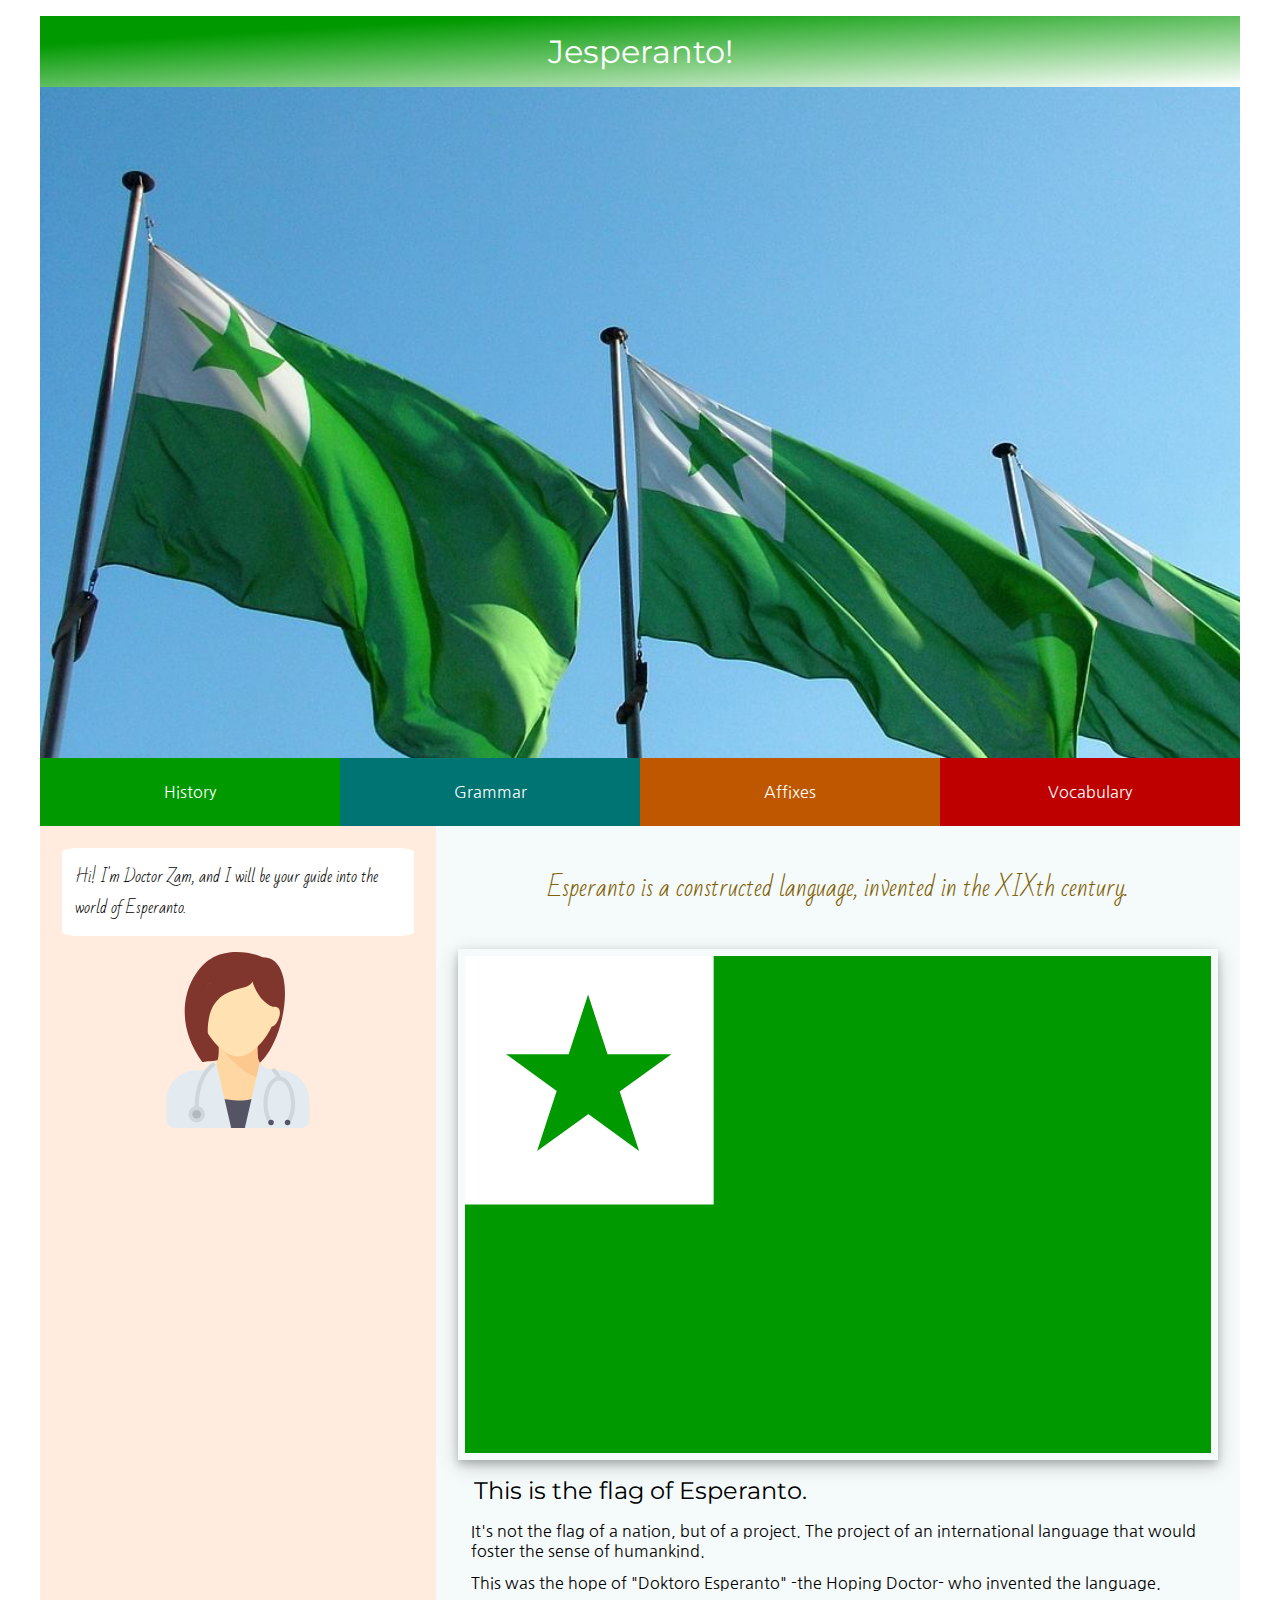
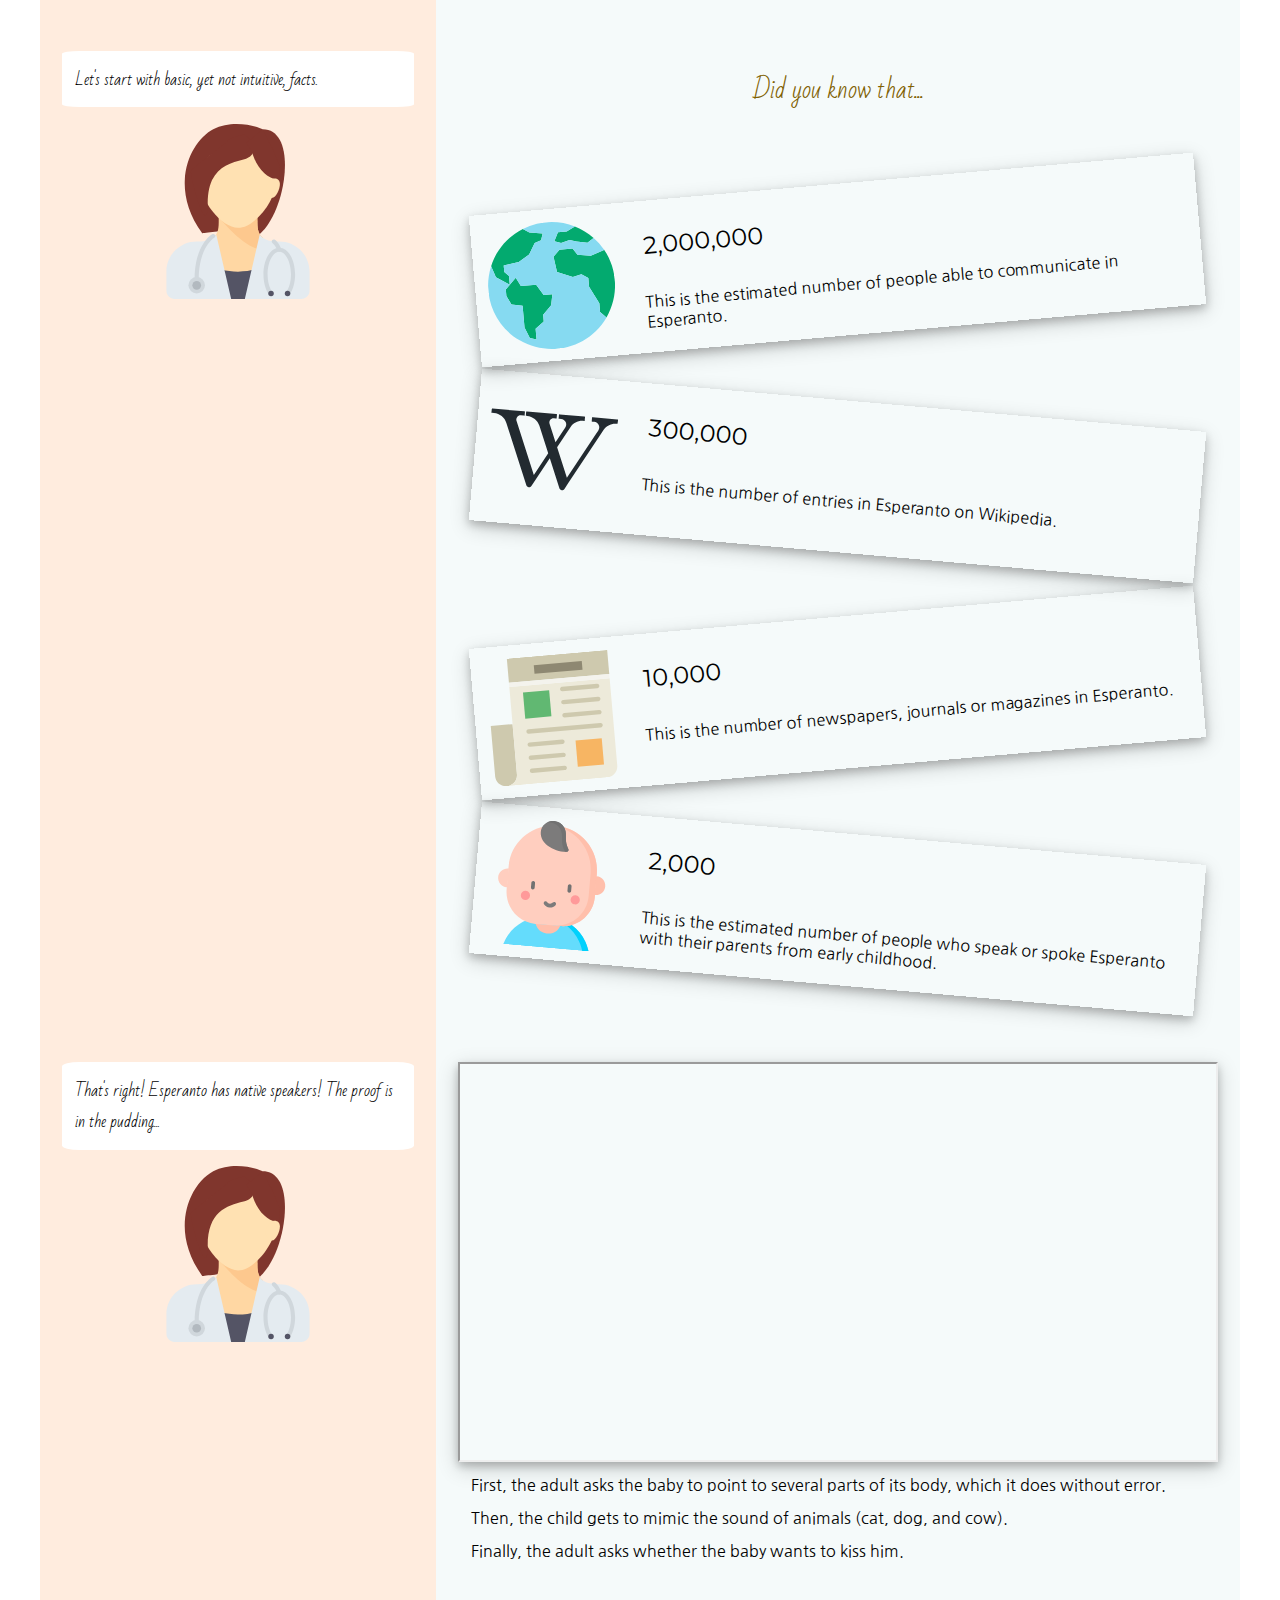
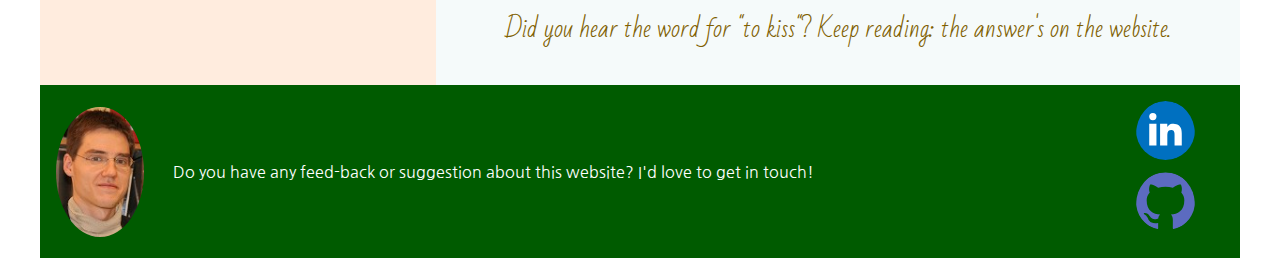
==== commit e504a91b: "Fixed alignment issues on index.html." ====
--- a/index.html
+++ b/index.html
@@ -48,13 +48,13 @@
 
             <article class="figure">
                 <img src="images/esperanto_flag.svg">
-                <figcaption>
+                <div>
                     <h2>This is the flag of Esperanto.</h2>
                     <p>It's not the flag of a nation, but of a project. 
                        The project of an international language that would foster the sense of humankind.</p>
                     <p>This was the hope of "Doktoro Esperanto" -the Hoping Doctor- who invented the language.</p> 
-                </figcaption>
-        </article>
+                </div>
+            </article>
 
         </section>
 
@@ -121,22 +121,18 @@
                     <p>If your browser supported iframes, you'd be able to watch embedded videos!</p>
                 </iframe>
                 <div>
-                    <ul>
-                        <li>First, the adult asks the baby to point to several parts of its body, which it does without error.</li>
-                        <li>Then, the child gets to mimic the sound of animals (cat, dog, and cow).</li>
-                        <li>Finally, the adult asks whether the baby wants to kiss him.</li>
-                    </ul>
+                    <p>First, the adult asks the baby to point to several parts of its body, which it does without error.</p>
+                    <p>Then, the child gets to mimic the sound of animals (cat, dog, and cow).</p>
+                    <p>Finally, the adult asks whether the baby wants to kiss him.</p>
                 </div>
             </article>
             
-        </section>
-
-        <section class="doctor-slides">
             <article>
                 <p class="message-zam">
                     Did you hear the word for "to kiss"? Keep reading: the answer's on the website.
                 </p>                
             </article>
+            
         </section>
 
     </main>
--- a/styles/styles_desktop.css
+++ b/styles/styles_desktop.css
@@ -89,7 +89,6 @@
     grid-row: 1 / 4;
     grid-column: 1 / 2;
     z-index: -1;
-    transform: translateY(-4em);
 }
 header#homepage img {
     animation: header-image 5s;
@@ -101,7 +100,6 @@
     }
     to {
         transform: scale(1);
-        transform: translateY(-4em);
     }
 }
 
@@ -168,7 +166,10 @@
     flex-flow: row wrap;
     justify-content: space-between;
 }
-section, section * {
+section, article {
+    padding: 0.7em;
+}
+article * {
     padding: 0.4em;
 }
 
